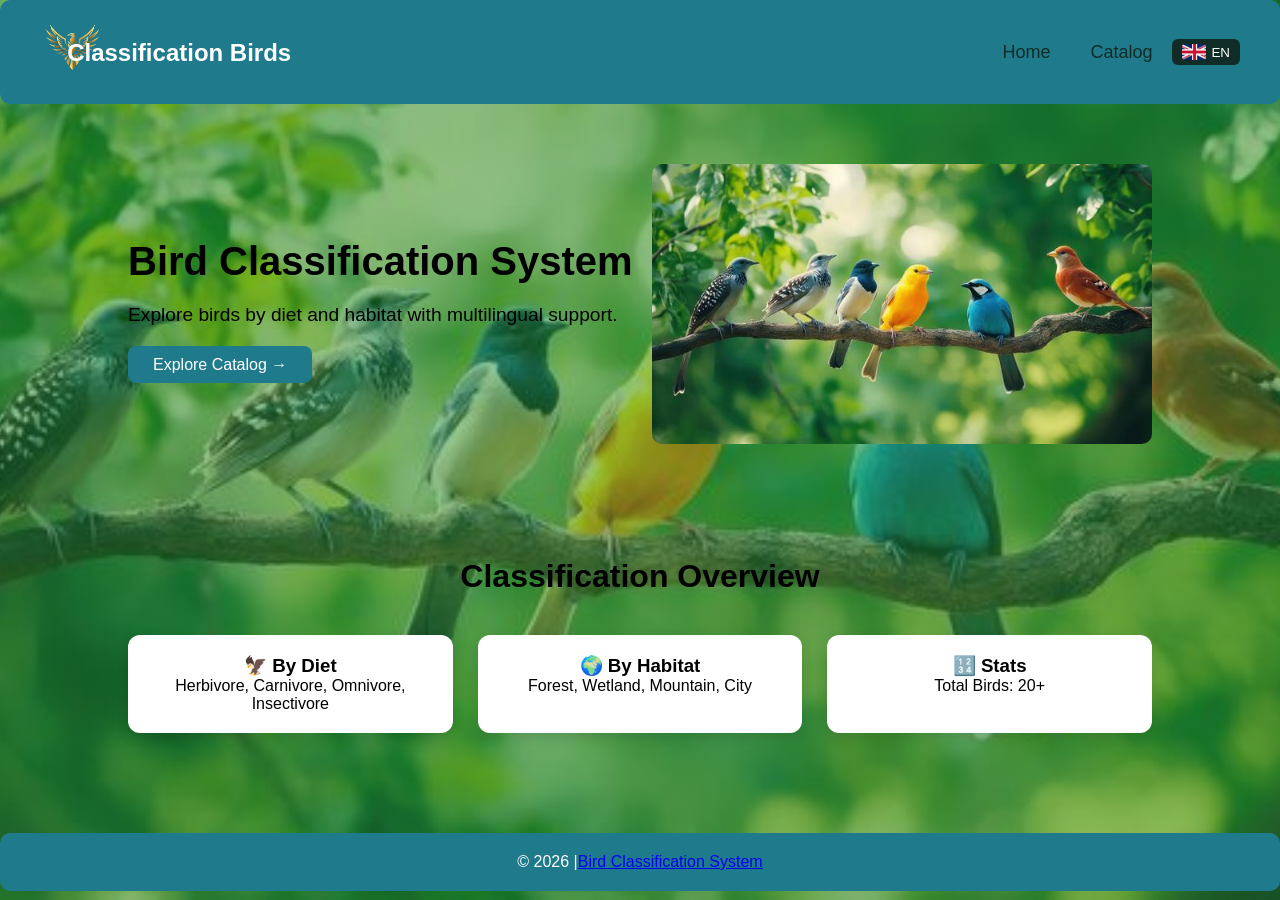
==== index.html @ 1b50333d "Initial commit" ====
<!DOCTYPE html>
<html lang="en">

<head>
	<meta charset="UTF-8">
	<meta name="viewport" content="width=device-width, initial-scale=1.0">
	<title data-i18n="home_title"> Classification Birds</title>
	<link rel="stylesheet" href="css/style.css">
</head>

<body>


	<header class="navbar">
		<div class="nav-left">
			<img src="img/logo1-removebg-preview.png" class="logo">
			<h2 class="site-title">
				<a href="index.html">Classification Birds</a>
			</h2>
		</div>
		<div class="nav-right">
			<a href="index.html" data-i18n="nav_home">Home</a>
			<a href="catalog.html" data-i18n="nav_catalog">Catalog</a>
			<div class="language-switcher">
				<button class="lang-btn" id="current-lang">
					<img id="current-flag" src="img/flagsen.png" alt="EN">
					<span id="current-text">EN</span>
				</button>
				<div class="lang-dropdown" id="lang-dropdown">
					<button class="lang-btn" data-lang="en">
						<img src="img/flagsen.png" alt="EN"> EN
					</button>
					<button class="lang-btn" data-lang="ru">
						<img src="img/flagsru.png" alt="RU"> RU
					</button>
					<button class="lang-btn" data-lang="kg">
						<img src="img/flagskg.png" alt="KG"> KG
					</button>
				</div>
			</div>
		</div>
	</header>


	<section class="hero">
		<div class="hero-text">
			<h1 data-i18n="home_title">Bird Classification System</h1>
			<p data-i18n="home_text">Explore birds by diet and habitat with multilingual support.</p>
			<a href="catalog.html" class="btn-explore" data-i18n-btn="explore_btn">Explore Catalog →</a>
		</div>
		<div class="hero-image">
			<img src="img/image.png" alt="	">
		</div>
	</section>


	<section class="classification-overview">
		<h2 data-i18n="overview_title">Classification Overview</h2>
		<div class="overview-cards">
			<div class="card">
				<h3>🦅 <span data-i18n="by_diet">By Diet</span></h3>
				<p>
					<span data-i18n="herbivore">Herbivore</span>,
					<span data-i18n="carnivore">Carnivore</span>,
					<span data-i18n="omnivore">Omnivore</span>,
					<span data-i18n="insectivore">Insectivore</span>
				</p>
			</div>
			<div class="card">
				<h3>🌍 <span data-i18n="by_habitat">By Habitat</span></h3>
				<p>
					<span data-i18n="forest">Forest</span>,
					<span data-i18n="wetland">Wetland</span>,
					<span data-i18n="mountain">Mountain</span>,
					<span data-i18n="urban">Urban</span>
				</p>
			</div>

			<div class="card">
				<h3>🔢 <span data-i18n="stats">Stats</span></h3>
				<p data-i18n="total_birds">Total Birds: 20+</p>
			</div>
		</div>
	</section>


	<footer>
		<p>
			© 2026 |<a href="index.html" data-i18n="site_name">Bird Classification System</a>
		</p>
	</footer>

	<script src="js/lang.js"></script>
</body>

</html>
---- css/style.css ----
/* Reset va basic */
* {
  margin: 0;
  padding: 0;
  box-sizing: border-box;
}
/* body uchun global background */
body {
    margin: 0;
    padding: 0;
    font-family: Arial, sans-serif;
    background: linear-gradient(
                    rgba(34, 139, 44, 0.5), /* yashil shaffof overlay */
                    rgba(34, 139, 45, 0.429)
                ),
                url('/img/image.png') no-repeat center center fixed; /* rasmni joylash */
    background-size: cover;
    background-attachment: fixed;
}

/* Sahifa kontentining o‘rtasini ajratish */
.container, header, footer {
    background-color: rgba(255, 255, 255, 0.85); /* biroz shaffof oq blok */
    padding: 20px;
    border-radius: 10px;
}

/* Navbar */
.navbar {
  display: flex;
  justify-content: space-between;
  align-items: center;
  padding: 15px 40px;
  background-color: #1F7A8C;
  color: #fff;
}
.nav-left .site-title a {
  color: #fff;
  text-decoration: none;
}
.nav-right a {
  margin-left: 20px;
  color: #fff;
  text-decoration: none;
}

/* Hero */
.hero {
  display: flex;
  justify-content: space-between;
  align-items: center;
  padding: 60px 10%;
}
.hero-text h1 {
  font-size: 2.5rem;
  margin-bottom: 20px;
}
.hero-text p {
  font-size: 1.2rem;
  margin-bottom: 30px;
}

.btn-explore {
  padding: 10px 25px;
  background-color: #1F7A8C;
  color: #fff;
  text-decoration: none;
  border-radius: 8px;
}
.hero-image img {
  max-width: 500px;
  border-radius: 10px;
}

/* Classification Overview */
.classification-overview {
  padding: 50px 10%;
}
.classification-overview h2 {
  text-align: center;
  margin-bottom: 40px;
  font-size: 2rem;
}
.overview-cards {
  display: grid;
  grid-template-columns: repeat(auto-fit, minmax(200px, 1fr));
  gap: 25px;
}
.overview-cards .card {
  background-color: #fff;
  padding: 20px;
  border-radius: 12px;
  box-shadow: 0 4px 12px rgba(0,0,0,0.1);
  text-align: center;
}

/* Footer */
footer {
  text-align: center;
  padding: 20px 0;
  background-color: #1F7A8C;
  color: #fff;
  margin-top: 50px;
}

.back-icon {
    font-size: 35px;
    color: #0d0c0c;           /* back icon */
    text-decoration: none;
    transition: transform 0.3s ease, color 0.3s ease;
    cursor: pointer;
    display: inline-block;
}

.back-icon:hover {
    color: #08090a;           /* hover accent */
    transform: scale(1.1);
}

.logo {
    height: 70px;
}

.site-title {
    font-size: 24px;
    font-weight: 600;
    position: absolute;
    left: 14%;
    transform: translateX(-50%);
    color: #102C26;        
    margin-top: -50px;

}

.site-title2{
    position: absolute;
    left: 50%;
    margin-top: -30px;
}
.site-title a {
    text-decoration: none;
    color: inherit;
}
.nav-right {
    display: flex;
    align-items: center;
    gap: 20px;
}

.nav-right a {
    text-decoration: none;
    color: #102C26;          
    font-weight: 500;
    font-size: 18px;
}

.language-switcher {
    position: relative;
    display: inline-block;
    
}

.lang-btn {
    border: none;
    background-color: #102C26;
    color: white;
    cursor: pointer;
    border-radius: 6px;
    padding: 5px 10px;
    display: flex;
    align-items: center;
    gap: 5px;
    transition: 0.3s;
}

.lang-btn img {
    width: 24px;
    height: 16px;
    object-fit: cover;
    border-radius: 3px;
}

.lang-btn:hover {
    background: #45A049;     
}

.lang-dropdown {
    display: flex;
    flex-direction: column;
    position: absolute;
    top: 120%;
    left: 0;
    border-radius: 8px;
    box-shadow: 0 8px 20px rgba(198, 192, 192, 0.212);
    overflow: hidden;
    z-index: 10;
}

.lang-dropdown .lang-btn {
    width: 100%;
    justify-content: flex-start;
    padding: 8px 12px;
    color: white;           
}

.lang-dropdown .lang-btn:hover {
    background: #45A049;      
}

/* Catalog Controls */
.filters-container {
    margin-top: 2%;
  display: flex;
  justify-content: space-between;
  align-items: center;
  flex-wrap: wrap;
  gap: 15px;
  margin-bottom: 30px;
  padding: 20px;
}


.left-side {
  flex: 1 1 48%; 
  position: relative;
}
.left-side input {
  width: 100%;
  padding: 10px 40px 10px 12px; 
  border-radius: 10px;
  border: 1px solid #ccc;
  transition: box-shadow 0.3s;
}
.left-side input:hover, .left-side input:focus {
  box-shadow: 0 0 8px rgba(31,122,140,0.5);
  outline: none;
}
.left-side .search-icon {
  position: absolute;
  right: 12px;
  top: 50%;
  transform: translateY(-50%);
  width: 20px;
  height: 20px;
  pointer-events: none;
}

.right-side {
  flex: 1 1 48%;
  display: flex;
  justify-content: flex-end;
  align-items: center;
  gap: 10px;
}
.right-side select, .right-side button {
  padding: 10px 14px;
  border-radius: 10px;
  border: 1px solid #ccc;
  transition: background-color 0.3s, box-shadow 0.3s;
  cursor: pointer;
}
.right-side select:hover, .right-side button:hover {
  background-color: #1F7A8C;
  color: #fff;
  box-shadow: 0 4px 12px rgba(0,0,0,0.15);
}

#birdContainer {
  display: grid;
  grid-template-columns: repeat(4, 1fr);
  gap: 25px;
   margin: 0;
    padding: 40px;
    font-family: Arial, sans-serif;
    background: linear-gradient(
                    rgba(34, 139, 44, 0.5), 
                    rgba(34, 139, 45, 0.429)
                ),
                url('/img/image.png') no-repeat center center fixed; 
    background-size: cover;
    background-attachment: fixed;
}


.card {
  background-color: #fff;
  border-radius: 12px;
  box-shadow: 0 4px 12px rgba(0,0,0,0.08);
  overflow: hidden;
  cursor: pointer;
  transition: transform 0.2s, box-shadow 0.2s;
}
.card:hover {
  transform: translateY(-5px);
  box-shadow: 0 6px 18px rgba(0,0,0,0.15);
}
.card img {
  width: 100%;
  height: 250px;
  object-fit: cover;
}
.card-content {
  padding: 12px;
  text-align: center;
}

.single-bird {
  grid-column: 1 / -1;
  max-width: 400px;
  margin: 0 auto;
}
.single-bird img {
  height: auto;
  object-fit: contain;
}

#noBirds {
  text-align: center;
  font-size: 1.5rem;
  color: #060505;
  grid-column: 1 / -1;
  margin-top: 100px;
}

.bird-detail-wrapper {
  display: flex;
  flex-wrap: wrap;
  justify-content: space-between;
  padding: 100px 10%;
  gap: 30px;
}

.bird-info-container {
  flex: 1 1 300px;
}
.bird-info-container h1 {
  font-size: 2rem;
  margin-bottom: 15px;
}
.bird-info-container p {
  margin-bottom: 12px;
  line-height: 1.5;
}
.bird-info-container strong {
  font-weight: 600;
}

.bird-img-container {
  flex: 1 1 300px;
  display: flex;
  justify-content: center;
  align-items: center;
}
.bird-detail-img {
  max-width: 100%;
  border-radius: 12px;
  opacity: 0;
  transform: translateY(30px);
  transition: opacity 0.7s ease, transform 0.7s ease;
}
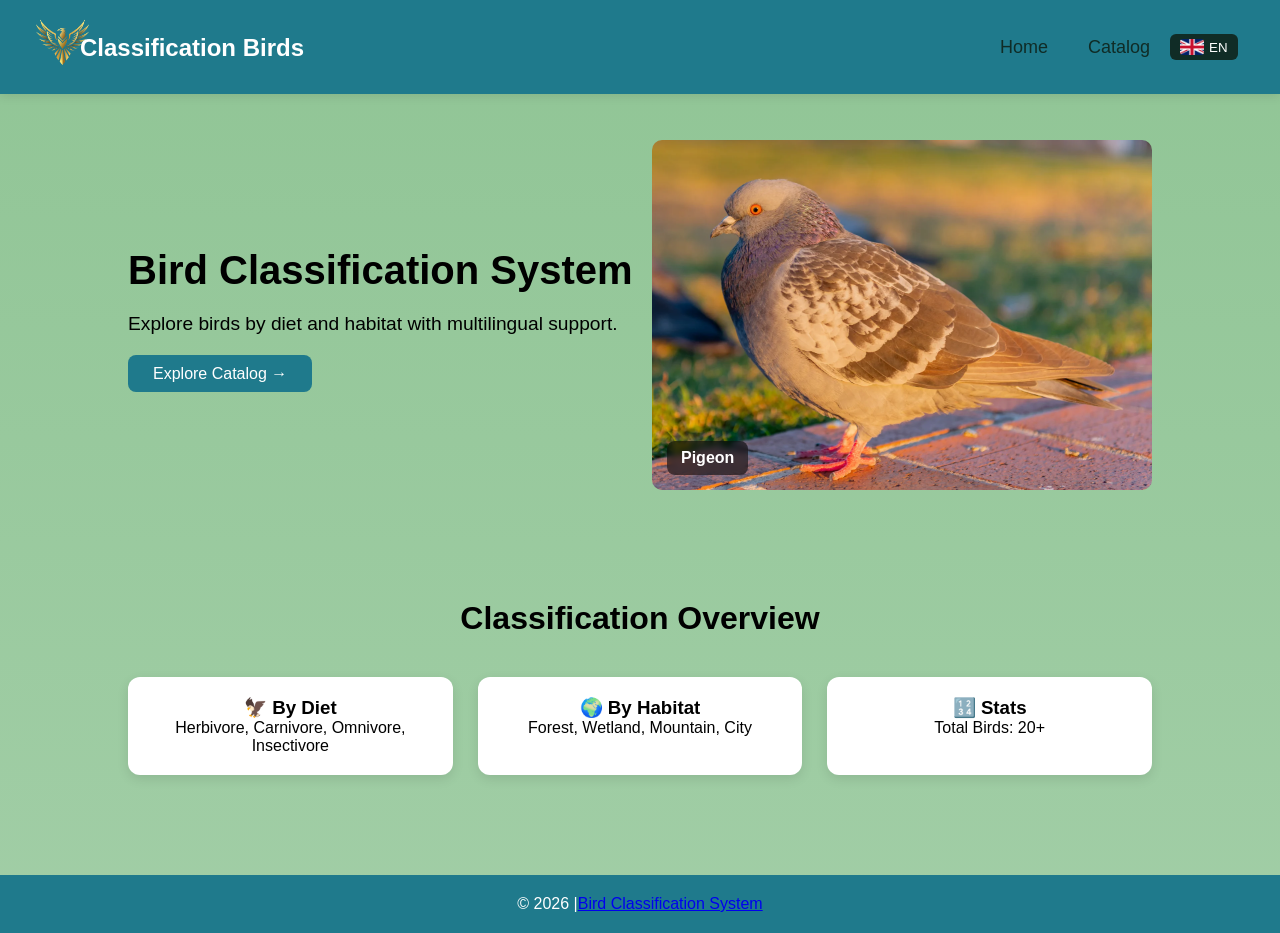
==== commit dff502a1: "Update site" ====
--- a/index.html
+++ b/index.html
@@ -10,7 +10,6 @@
 
 <body>
 
-
 	<header class="navbar">
 		<div class="nav-left">
 			<img src="img/logo1-removebg-preview.png" class="logo">
@@ -21,26 +20,21 @@
 		<div class="nav-right">
 			<a href="index.html" data-i18n="nav_home">Home</a>
 			<a href="catalog.html" data-i18n="nav_catalog">Catalog</a>
+
 			<div class="language-switcher">
 				<button class="lang-btn" id="current-lang">
 					<img id="current-flag" src="img/flagsen.png" alt="EN">
 					<span id="current-text">EN</span>
 				</button>
+
 				<div class="lang-dropdown" id="lang-dropdown">
-					<button class="lang-btn" data-lang="en">
-						<img src="img/flagsen.png" alt="EN"> EN
-					</button>
-					<button class="lang-btn" data-lang="ru">
-						<img src="img/flagsru.png" alt="RU"> RU
-					</button>
-					<button class="lang-btn" data-lang="kg">
-						<img src="img/flagskg.png" alt="KG"> KG
-					</button>
+					<button class="lang-btn" data-lang="en"><img src="img/flagsen.png"> EN</button>
+					<button class="lang-btn" data-lang="ru"><img src="img/flagsru.png"> RU</button>
+					<button class="lang-btn" data-lang="kg"><img src="img/flagskg.png"> KG</button>
 				</div>
 			</div>
 		</div>
 	</header>
-
 
 	<section class="hero">
 		<div class="hero-text">
@@ -48,11 +42,11 @@
 			<p data-i18n="home_text">Explore birds by diet and habitat with multilingual support.</p>
 			<a href="catalog.html" class="btn-explore" data-i18n-btn="explore_btn">Explore Catalog →</a>
 		</div>
-		<div class="hero-image">
-			<img src="img/image.png" alt="	">
+		<div class="hero-image" id="hero-box">
+			<img id="hero-slider" src="" alt="Bird">
+			<div class="hero-bird-name" id="hero-bird-name"></div>
 		</div>
 	</section>
-
 
 	<section class="classification-overview">
 		<h2 data-i18n="overview_title">Classification Overview</h2>
@@ -83,14 +77,16 @@
 		</div>
 	</section>
 
-
 	<footer>
 		<p>
 			© 2026 |<a href="index.html" data-i18n="site_name">Bird Classification System</a>
 		</p>
 	</footer>
+	<div id="overlay"></div>
 
 	<script src="js/lang.js"></script>
+	<script src="js/data.js"></script>
+	<script src="js/hero-slider.js"></script>
 </body>
 
 </html>
--- a/css/style.css
+++ b/css/style.css
@@ -1,39 +1,48 @@
-/* Reset va basic */
 * {
   margin: 0;
   padding: 0;
   box-sizing: border-box;
 }
-/* body uchun global background */
+
 body {
     margin: 0;
     padding: 0;
     font-family: Arial, sans-serif;
     background: linear-gradient(
-                    rgba(34, 139, 44, 0.5), /* yashil shaffof overlay */
+                    rgba(34, 139, 44, 0.5), 
                     rgba(34, 139, 45, 0.429)
                 ),
-                url('/img/image.png') no-repeat center center fixed; /* rasmni joylash */
+                url('/img/1image.png') no-repeat center center fixed; 
     background-size: cover;
     background-attachment: fixed;
 }
 
-/* Sahifa kontentining o‘rtasini ajratish */
 .container, header, footer {
-    background-color: rgba(255, 255, 255, 0.85); /* biroz shaffof oq blok */
+    background-color: rgba(255, 255, 255, 0.85); 
     padding: 20px;
-    border-radius: 10px;
-}
-
-/* Navbar */
+}
+
 .navbar {
   display: flex;
   justify-content: space-between;
-  align-items: center;
-  padding: 15px 40px;
-  background-color: #1F7A8C;
-  color: #fff;
-}
+    position: fixed;
+    top: 0;
+    left: 0;
+    width: 100%;
+    z-index: 1000;
+
+    background: #1F7A8C; 
+    backdrop-filter: blur(6px); 
+    box-shadow: 0 2px 10px rgba(0,0,0,0.1);
+    padding: 10px 30px;
+}
+
+
+body {
+    padding-top: 80px;
+}
+
+
 .nav-left .site-title a {
   color: #fff;
   text-decoration: none;
@@ -44,7 +53,6 @@
   text-decoration: none;
 }
 
-/* Hero */
 .hero {
   display: flex;
   justify-content: space-between;
@@ -66,13 +74,48 @@
   color: #fff;
   text-decoration: none;
   border-radius: 8px;
-}
-.hero-image img {
-  max-width: 500px;
-  border-radius: 10px;
-}
-
-/* Classification Overview */
+  transition: all 0.3s ease;
+}
+
+.btn-explore:hover {
+  background-color: #16697A;  
+  transform: translateY(-3px); 
+  box-shadow: 0 8px 18px rgba(0,0,0,0.15);
+}
+
+.hero-image{
+position:relative;
+width:500px;
+height:350px;
+overflow:hidden;
+cursor:pointer;
+}
+
+.hero-image img{
+width:100%;
+height:100%;
+object-fit:cover;
+border-radius:10px;
+transition:opacity 0.6s ease, transform 0.6s ease;
+}
+
+.hero-image:hover img{
+transform:scale(1.05);
+}
+
+.hero-bird-name{
+position:absolute;
+bottom:15px;
+left:15px;
+background:rgba(0,0,0,0.55);
+color:#fff;
+padding:8px 14px;
+border-radius:8px;
+font-size:16px;
+font-weight:600;
+backdrop-filter:blur(3px);
+}
+
 .classification-overview {
   padding: 50px 10%;
 }
@@ -94,7 +137,6 @@
   text-align: center;
 }
 
-/* Footer */
 footer {
   text-align: center;
   padding: 20px 0;
@@ -104,8 +146,8 @@
 }
 
 .back-icon {
-    font-size: 35px;
-    color: #0d0c0c;           /* back icon */
+    font-size: 30px;
+    color: #0d0c0c;         
     text-decoration: none;
     transition: transform 0.3s ease, color 0.3s ease;
     cursor: pointer;
@@ -113,7 +155,7 @@
 }
 
 .back-icon:hover {
-    color: #08090a;           /* hover accent */
+    color: #08090a;          
     transform: scale(1.1);
 }
 
@@ -125,7 +167,7 @@
     font-size: 24px;
     font-weight: 600;
     position: absolute;
-    left: 14%;
+    left: 15%;
     transform: translateX(-50%);
     color: #102C26;        
     margin-top: -50px;
@@ -154,62 +196,110 @@
     font-size: 18px;
 }
 
-.language-switcher {
-    position: relative;
-    display: inline-block;
-    
-}
-
-.lang-btn {
-    border: none;
-    background-color: #102C26;
-    color: white;
-    cursor: pointer;
-    border-radius: 6px;
-    padding: 5px 10px;
-    display: flex;
-    align-items: center;
-    gap: 5px;
-    transition: 0.3s;
-}
-
-.lang-btn img {
-    width: 24px;
-    height: 16px;
-    object-fit: cover;
-    border-radius: 3px;
-}
-
-.lang-btn:hover {
-    background: #45A049;     
-}
-
-.lang-dropdown {
-    display: flex;
-    flex-direction: column;
-    position: absolute;
-    top: 120%;
-    left: 0;
-    border-radius: 8px;
-    box-shadow: 0 8px 20px rgba(198, 192, 192, 0.212);
-    overflow: hidden;
-    z-index: 10;
-}
-
-.lang-dropdown .lang-btn {
-    width: 100%;
-    justify-content: flex-start;
-    padding: 8px 12px;
-    color: white;           
-}
-
-.lang-dropdown .lang-btn:hover {
-    background: #45A049;      
-}
-
-/* Catalog Controls */
+#overlay{
+  position: fixed;
+  top:0;
+  left:0;
+  width:100%;
+  height:100%;
+  background: rgba(0,0,0,0.35);
+  backdrop-filter: blur(3px);
+  opacity:0;
+  visibility:hidden;
+  transition: 0.3s;
+  z-index:900;
+}
+#overlay.active{
+  opacity:1;
+  visibility:visible;
+}
+
+.language-switcher{
+  position: relative; 
+  display: inline-block;
+  min-width: 80px;
+}
+
+.lang-btn{
+  border: none;
+  background-color: #102C26;
+  color: white;
+  cursor: pointer;
+  border-radius: 6px;
+  padding: 5px 10px;
+  display: flex;
+  align-items: center;
+  gap: 5px;
+  transition: 0.3s;
+  z-index:1001;
+}
+
+.lang-btn img{
+  width: 24px;
+  height:16px;
+  object-fit:cover;
+  border-radius:3px;
+}
+
+.lang-btn:hover{
+  background: #45A049;
+}
+
+.lang-dropdown{
+  display: none;
+  flex-direction: column;
+  position: absolute; 
+  top: 120%;
+  left: 0;
+  border-radius: 8px;
+  box-shadow: 0 8px 20px rgba(198,192,192,0.2);
+  overflow: hidden;
+  z-index: 1000;
+  transform: translateY(-10px);
+  opacity: 0;
+  transition: 0.3s;
+}
+.lang-dropdown.active{
+  display: flex;
+  transform: translateY(0);
+  opacity: 1;
+}
+
+.hero-image{
+  position:relative;
+  width:500px;
+  height:350px;
+  overflow:hidden;
+  cursor:pointer;
+}
+
+.hero-image img{
+  width:100%;
+  height:100%;
+  object-fit:cover;
+  border-radius:10px;
+  transition:opacity 0.6s ease, transform 0.6s ease;
+}
+
+.hero-image:hover img{
+  transform:scale(1.05);
+}
+
+.hero-bird-name{
+  position:absolute;
+  bottom:15px;
+  left:15px;
+  background:rgba(0,0,0,0.55);
+  color:#fff;
+  padding:8px 14px;
+  border-radius:8px;
+  font-size:16px;
+  font-weight:600;
+  backdrop-filter:blur(3px);
+}
+
 .filters-container {
-    margin-top: 2%;
+  margin-top: 3%;
   display: flex;
   justify-content: space-between;
   align-items: center;
@@ -218,7 +308,6 @@
   margin-bottom: 30px;
   padding: 20px;
 }
-
 
 .left-side {
   flex: 1 1 48%; 
@@ -269,14 +358,14 @@
   display: grid;
   grid-template-columns: repeat(4, 1fr);
   gap: 25px;
-   margin: 0;
+   margin: 30px;
     padding: 40px;
     font-family: Arial, sans-serif;
     background: linear-gradient(
                     rgba(34, 139, 44, 0.5), 
                     rgba(34, 139, 45, 0.429)
                 ),
-                url('/img/image.png') no-repeat center center fixed; 
+                url('/img/1image.png') no-repeat center center fixed; 
     background-size: cover;
     background-attachment: fixed;
 }
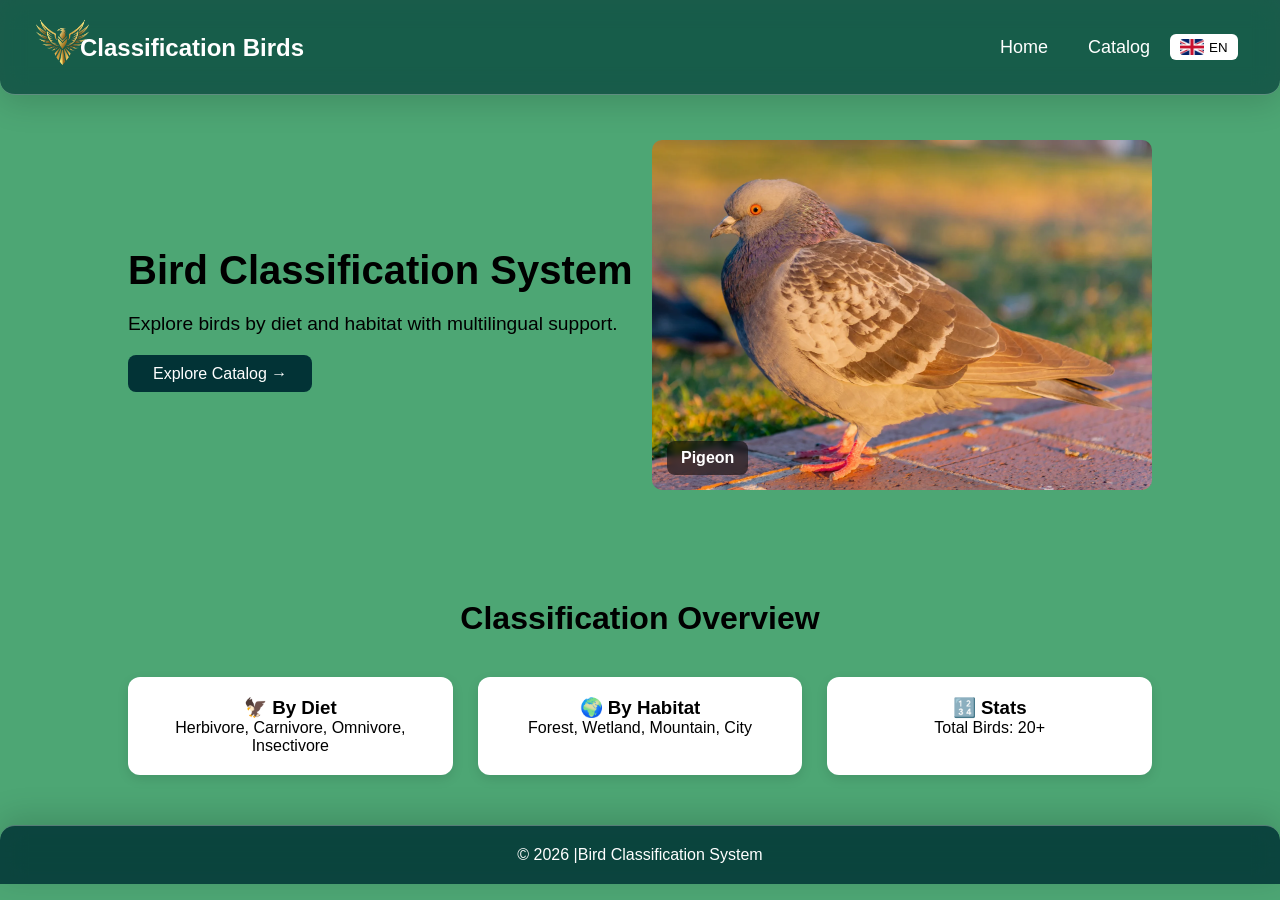
==== commit 32dc569d: "Update site" ====
--- a/index.html
+++ b/index.html
@@ -51,29 +51,31 @@
 	<section class="classification-overview">
 		<h2 data-i18n="overview_title">Classification Overview</h2>
 		<div class="overview-cards">
-			<div class="card">
-				<h3>🦅 <span data-i18n="by_diet">By Diet</span></h3>
-				<p>
-					<span data-i18n="herbivore">Herbivore</span>,
-					<span data-i18n="carnivore">Carnivore</span>,
-					<span data-i18n="omnivore">Omnivore</span>,
-					<span data-i18n="insectivore">Insectivore</span>
-				</p>
-			</div>
-			<div class="card">
-				<h3>🌍 <span data-i18n="by_habitat">By Habitat</span></h3>
-				<p>
-					<span data-i18n="forest">Forest</span>,
-					<span data-i18n="wetland">Wetland</span>,
-					<span data-i18n="mountain">Mountain</span>,
-					<span data-i18n="urban">Urban</span>
-				</p>
-			</div>
+			<a href="catalog.html">
+				<div class="card">
+					<h3>🦅 <span data-i18n="by_diet">By Diet</span></h3>
+					<p>
+						<span data-i18n="herbivore">Herbivore</span>,
+						<span data-i18n="carnivore">Carnivore</span>,
+						<span data-i18n="omnivore">Omnivore</span>,
+						<span data-i18n="insectivore">Insectivore</span>
+					</p>
+				</div>
+				<div class="card">
+					<h3>🌍 <span data-i18n="by_habitat">By Habitat</span></h3>
+					<p>
+						<span data-i18n="forest">Forest</span>,
+						<span data-i18n="wetland">Wetland</span>,
+						<span data-i18n="mountain">Mountain</span>,
+						<span data-i18n="urban">Urban</span>
+					</p>
+			</a>
+		</div>
 
-			<div class="card">
-				<h3>🔢 <span data-i18n="stats">Stats</span></h3>
-				<p data-i18n="total_birds">Total Birds: 20+</p>
-			</div>
+		<div class="card">
+			<h3>🔢 <span data-i18n="stats">Stats</span></h3>
+			<p data-i18n="total_birds">Total Birds: 20+</p>
+		</div>
 		</div>
 	</section>
 
--- a/css/style.css
+++ b/css/style.css
@@ -8,11 +8,7 @@
     margin: 0;
     padding: 0;
     font-family: Arial, sans-serif;
-    background: linear-gradient(
-                    rgba(34, 139, 44, 0.5), 
-                    rgba(34, 139, 45, 0.429)
-                ),
-                url('/img/1image.png') no-repeat center center fixed; 
+    background-color: #4DA674; 
     background-size: cover;
     background-attachment: fixed;
 }
@@ -23,20 +19,30 @@
 }
 
 .navbar {
-  display: flex;
-  justify-content: space-between;
+    display: flex;
+    justify-content: space-between;
     position: fixed;
     top: 0;
     left: 0;
     width: 100%;
+    padding: 10px 30px;
+
+    background: rgba(2, 51, 54, 0.65);
+    backdrop-filter: blur(12px) saturate(120%);
+    -webkit-backdrop-filter: blur(12px) saturate(120%);
+    border-bottom: 1px solid rgba(255, 255, 255, 0.3);
+
+    box-shadow: 0 8px 32px rgba(0, 0, 0, 0.15);
+    border-radius: 0 0 15px 15px;
+
     z-index: 1000;
-
-    background: #1F7A8C; 
-    backdrop-filter: blur(6px); 
-    box-shadow: 0 2px 10px rgba(0,0,0,0.1);
-    padding: 10px 30px;
-}
-
+    transition: background 0.3s ease, box-shadow 0.3s ease;
+}
+
+.navbar.scrolled {
+    background: rgba(2, 51, 54, 0.85); 
+    box-shadow: 0 8px 32px rgba(0, 0, 0, 0.25);
+}
 
 body {
     padding-top: 80px;
@@ -70,7 +76,7 @@
 
 .btn-explore {
   padding: 10px 25px;
-  background-color: #1F7A8C;
+  background-color: #023336;
   color: #fff;
   text-decoration: none;
   border-radius: 8px;
@@ -78,9 +84,9 @@
 }
 
 .btn-explore:hover {
-  background-color: #16697A;  
+  transition: transform 0.2s, box-shadow 0.2s;
   transform: translateY(-3px); 
-  box-shadow: 0 8px 18px rgba(0,0,0,0.15);
+  box-shadow: 0 9px 20px #023336;
 }
 
 .hero-image{
@@ -107,7 +113,7 @@
 position:absolute;
 bottom:15px;
 left:15px;
-background:rgba(0,0,0,0.55);
+background:#fff;
 color:#fff;
 padding:8px 14px;
 border-radius:8px;
@@ -129,6 +135,11 @@
   grid-template-columns: repeat(auto-fit, minmax(200px, 1fr));
   gap: 25px;
 }
+.overview-cards a{
+text-decoration:none;
+color:inherit;
+display:block;
+}
 .overview-cards .card {
   background-color: #fff;
   padding: 20px;
@@ -138,16 +149,33 @@
 }
 
 footer {
-  text-align: center;
-  padding: 20px 0;
-  background-color: #1F7A8C;
-  color: #fff;
-  margin-top: 50px;
+    text-align: center;
+    padding: 20px 0;
+    background: rgba(2, 51, 54, 0.85); 
+    backdrop-filter: blur(12px) saturate(120%);
+    -webkit-backdrop-filter: blur(12px) saturate(120%);
+    border-top: 1px solid rgba(255, 255, 255, 0.3);
+    box-shadow: 0 -8px 32px rgba(0, 0, 0, 0.15);
+    border-radius: 15px 15px 0 0;
+
+    color: #fff;
+    font-weight: 500;
+    transition: background 0.3s ease, box-shadow 0.3s ease;
+}
+
+footer a {
+    color: #fff;
+    text-decoration: none;
+    transition: color 0.3s ease;
+}
+
+footer a:hover {
+    color: #4DA674; 
 }
 
 .back-icon {
     font-size: 30px;
-    color: #0d0c0c;         
+    color: #fff;         
     text-decoration: none;
     transition: transform 0.3s ease, color 0.3s ease;
     cursor: pointer;
@@ -155,7 +183,7 @@
 }
 
 .back-icon:hover {
-    color: #08090a;          
+    color: #f8f9fa;          
     transform: scale(1.1);
 }
 
@@ -169,12 +197,13 @@
     position: absolute;
     left: 15%;
     transform: translateX(-50%);
-    color: #102C26;        
+    color: #fff;        
     margin-top: -50px;
 
 }
 
 .site-title2{
+  color: white;
     position: absolute;
     left: 50%;
     margin-top: -30px;
@@ -191,9 +220,12 @@
 
 .nav-right a {
     text-decoration: none;
-    color: #102C26;          
+    color: #fff;          
     font-weight: 500;
     font-size: 18px;
+}
+.nav-right a:hover {
+    color: #4DA674;
 }
 
 #overlay{
@@ -222,8 +254,8 @@
 
 .lang-btn{
   border: none;
-  background-color: #102C26;
-  color: white;
+  background-color: white;
+  color: black;
   cursor: pointer;
   border-radius: 6px;
   padding: 5px 10px;
@@ -242,7 +274,7 @@
 }
 
 .lang-btn:hover{
-  background: #45A049;
+  background: #4DA674;
 }
 
 .lang-dropdown{
@@ -252,7 +284,7 @@
   top: 120%;
   left: 0;
   border-radius: 8px;
-  box-shadow: 0 8px 20px rgba(198,192,192,0.2);
+  box-shadow: 0 8px 20px rgba(10, 10, 10, 0.2);
   overflow: hidden;
   z-index: 1000;
   transform: translateY(-10px);
@@ -321,7 +353,7 @@
   transition: box-shadow 0.3s;
 }
 .left-side input:hover, .left-side input:focus {
-  box-shadow: 0 0 8px rgba(31,122,140,0.5);
+  box-shadow: 0 0 8px #023336;
   outline: none;
 }
 .left-side .search-icon {
@@ -349,7 +381,7 @@
   cursor: pointer;
 }
 .right-side select:hover, .right-side button:hover {
-  background-color: #1F7A8C;
+  background-color: #0d3739c7;
   color: #fff;
   box-shadow: 0 4px 12px rgba(0,0,0,0.15);
 }
@@ -361,11 +393,7 @@
    margin: 30px;
     padding: 40px;
     font-family: Arial, sans-serif;
-    background: linear-gradient(
-                    rgba(34, 139, 44, 0.5), 
-                    rgba(34, 139, 45, 0.429)
-                ),
-                url('/img/1image.png') no-repeat center center fixed; 
+   background-color: #4DA674;
     background-size: cover;
     background-attachment: fixed;
 }
@@ -381,7 +409,7 @@
 }
 .card:hover {
   transform: translateY(-5px);
-  box-shadow: 0 6px 18px rgba(0,0,0,0.15);
+  box-shadow: 0 10px 20px #023336;
 }
 .card img {
   width: 100%;
@@ -405,7 +433,7 @@
 
 #noBirds {
   text-align: center;
-  font-size: 1.5rem;
+  font-size: 1.8rem;
   color: #060505;
   grid-column: 1 / -1;
   margin-top: 100px;
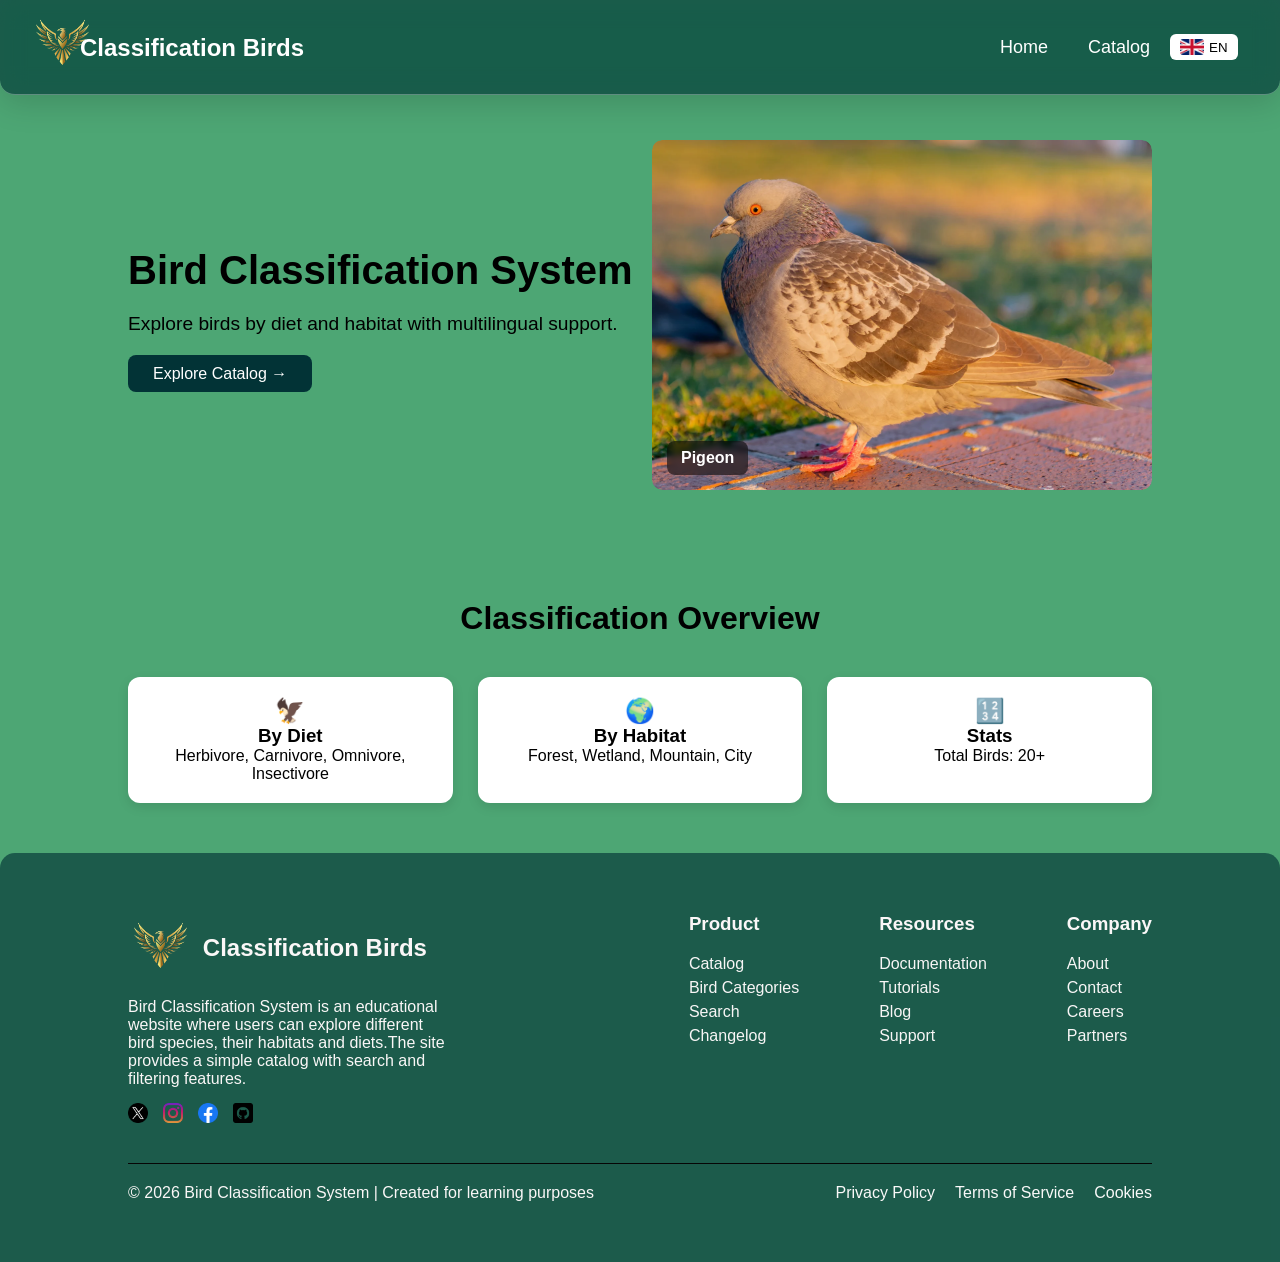
==== commit 5682de2b: "Update site" ====
--- a/index.html
+++ b/index.html
@@ -53,7 +53,8 @@
 		<div class="overview-cards">
 			<a href="catalog.html">
 				<div class="card">
-					<h3>🦅 <span data-i18n="by_diet">By Diet</span></h3>
+					<h1>🦅 </h1>
+					<h3><span data-i18n="by_diet">By Diet</span></h3>
 					<p>
 						<span data-i18n="herbivore">Herbivore</span>,
 						<span data-i18n="carnivore">Carnivore</span>,
@@ -62,7 +63,8 @@
 					</p>
 				</div>
 				<div class="card">
-					<h3>🌍 <span data-i18n="by_habitat">By Habitat</span></h3>
+					<h1>🌍 </h1>
+					<h3><span data-i18n="by_habitat">By Habitat</span></h3>
 					<p>
 						<span data-i18n="forest">Forest</span>,
 						<span data-i18n="wetland">Wetland</span>,
@@ -73,16 +75,79 @@
 		</div>
 
 		<div class="card">
-			<h3>🔢 <span data-i18n="stats">Stats</span></h3>
+			<h1>🔢 </h1>
+			<h3><span data-i18n="stats">Stats</span></h3>
 			<p data-i18n="total_birds">Total Birds: 20+</p>
 		</div>
 		</div>
 	</section>
 
-	<footer>
-		<p>
-			© 2026 |<a href="index.html" data-i18n="site_name">Bird Classification System</a>
-		</p>
+	<footer class="footer">
+
+		<div class="footer-top">
+
+			<div class="footer-brand">
+
+				<div class="logo-area">
+					<img src="img/logo1-removebg-preview.png" class="logo">
+					<h2>Classification Birds</h2>
+				</div>
+
+				<p data-i18n="footer">Bird Classification System is an educational website where users can
+					explore different bird species, their habitats and diets.
+					The site provides a simple catalog with search and filtering features.</p>
+
+				<div class="social-icons">
+					<a href="#"><img src="icons/image copy.png" alt=""></a>
+					<a href="#"> <img src="icons/image.png" alt=""></a>
+					<a href="#"><img src="icons/image copy 2.png" alt=""></a>
+					<a href="#"><img src="icons/image copy 3.png" alt=""></a>
+				</div>
+
+			</div>
+
+			<div class="footer-links">
+
+				<div>
+					<h3>Product</h3>
+					<a href="#">Catalog</a>
+					<a href="#">Bird Categories</a>
+					<a href="#">Search</a>
+					<a href="#">Changelog</a>
+				</div>
+
+				<div>
+					<h3>Resources</h3>
+					<a href="#">Documentation</a>
+					<a href="#">Tutorials</a>
+					<a href="#">Blog</a>
+					<a href="#">Support</a>
+				</div>
+
+				<div>
+					<h3>Company</h3>
+					<a href="#">About</a>
+					<a href="#">Contact</a>
+					<a href="#">Careers</a>
+					<a href="#">Partners</a>
+				</div>
+
+			</div>
+
+		</div>
+
+		<div class="footer-bottom">
+
+			<p>© 2026 Bird Classification System | Created for learning purposes</p>
+
+			<div class="footer-legal">
+				<a href="#">Privacy Policy</a>
+				<a href="#">Terms of Service</a>
+				<a href="#">Cookies</a>
+			</div>
+
+		</div>
+
 	</footer>
 	<div id="overlay"></div>
 
--- a/css/style.css
+++ b/css/style.css
@@ -48,7 +48,6 @@
     padding-top: 80px;
 }
 
-
 .nav-left .site-title a {
   color: #fff;
   text-decoration: none;
@@ -90,36 +89,37 @@
 }
 
 .hero-image{
-position:relative;
-width:500px;
-height:350px;
-overflow:hidden;
-cursor:pointer;
+  position:relative;
+  width:500px;
+  height:350px;
+  overflow:hidden;
+  cursor:pointer;
+  border-radius:10px;
 }
 
 .hero-image img{
-width:100%;
-height:100%;
-object-fit:cover;
-border-radius:10px;
-transition:opacity 0.6s ease, transform 0.6s ease;
+  width:100%;
+  height:100%;
+  object-fit:cover;
+  border-radius:10px;
+  transition:opacity 0.6s ease, transform 0.6s ease;
 }
 
 .hero-image:hover img{
-transform:scale(1.05);
+  transform:scale(1.05);
 }
 
 .hero-bird-name{
-position:absolute;
-bottom:15px;
-left:15px;
-background:#fff;
-color:#fff;
-padding:8px 14px;
-border-radius:8px;
-font-size:16px;
-font-weight:600;
-backdrop-filter:blur(3px);
+  position:absolute;
+  bottom:15px;
+  left:15px;
+  background:rgba(0,0,0,0.55);
+  color:#fff;
+  padding:8px 14px;
+  border-radius:8px;
+  font-size:16px;
+  font-weight:600;
+  backdrop-filter:blur(3px);
 }
 
 .classification-overview {
@@ -136,9 +136,9 @@
   gap: 25px;
 }
 .overview-cards a{
-text-decoration:none;
-color:inherit;
-display:block;
+  text-decoration:none;
+  color:inherit;
+  display:block;
 }
 .overview-cards .card {
   background-color: #fff;
@@ -148,29 +148,116 @@
   text-align: center;
 }
 
-footer {
-    text-align: center;
-    padding: 20px 0;
-    background: rgba(2, 51, 54, 0.85); 
-    backdrop-filter: blur(12px) saturate(120%);
-    -webkit-backdrop-filter: blur(12px) saturate(120%);
-    border-top: 1px solid rgba(255, 255, 255, 0.3);
-    box-shadow: 0 -8px 32px rgba(0, 0, 0, 0.15);
-    border-radius: 15px 15px 0 0;
-
-    color: #fff;
-    font-weight: 500;
-    transition: background 0.3s ease, box-shadow 0.3s ease;
-}
-
-footer a {
-    color: #fff;
-    text-decoration: none;
-    transition: color 0.3s ease;
-}
-
-footer a:hover {
-    color: #4DA674; 
+.footer{
+background: rgba(2, 51, 54, 0.65);
+border-radius:15px 15px 0 0 ;
+padding:60px 10%;
+color:#faf7f7;
+}
+
+.footer-top{
+display:flex;
+justify-content:space-between;
+gap:60px;
+margin-bottom:40px;
+}
+
+.footer-brand{
+max-width:320px;
+}
+
+.logo-area{
+display:flex;
+align-items:center;
+gap:10px;
+margin-bottom:15px;
+}
+
+.footer-logo{
+height:35px;
+}
+
+.social-icons{
+margin-top:15px;
+display:flex;
+gap:15px;
+}
+
+.social-icons a{
+display:flex;
+align-items:center;
+justify-content:center;
+}
+
+.social-icons img{
+width:20px;
+height:20px;
+}
+.social-icons :hover{
+transition: transform 0.2s, box-shadow 0.2s;
+transform: translateY(-1px);
+box-shadow: 0 1px 0px #023336;
+}
+
+.footer-links{
+display:flex;
+gap:80px;
+}
+
+.footer-links h3{
+margin-bottom:20px;
+}
+
+.footer-links a{
+display:block;
+text-decoration:none;
+color:#f8f6f6;
+margin-bottom:6px;
+}
+
+.footer-links a:hover{
+color:#4DA674;
+}
+
+.footer-bottom{
+border-top:1px solid #060505;
+padding-top:20px;
+display:flex;
+justify-content:space-between;
+align-items:center;
+}
+
+.footer-legal{
+display:flex;
+gap:20px;
+}
+
+.footer-legal a{
+text-decoration:none;
+color:#faf9f9;
+}
+
+.footer-legal a:hover{
+color:#4DA674;
+}
+@media (max-width:768px){
+
+.footer-top{
+flex-direction:column;
+gap:40px;
+}
+
+.footer-links{
+flex-direction:column;
+gap:30px;
+}
+
+.footer-bottom{
+flex-direction:column;
+gap:15px;
+text-align:center;
+}
+
 }
 
 .back-icon {
@@ -199,7 +286,6 @@
     transform: translateX(-50%);
     color: #fff;        
     margin-top: -50px;
-
 }
 
 .site-title2{
@@ -390,14 +476,13 @@
   display: grid;
   grid-template-columns: repeat(4, 1fr);
   gap: 25px;
-   margin: 30px;
-    padding: 40px;
-    font-family: Arial, sans-serif;
-   background-color: #4DA674;
-    background-size: cover;
-    background-attachment: fixed;
-}
-
+  margin: 30px;
+  padding: 40px;
+  font-family: Arial, sans-serif;
+  background-color: #4DA674;
+  background-size: cover;
+  background-attachment: fixed;
+}
 
 .card {
   background-color: #fff;
@@ -462,16 +547,133 @@
   font-weight: 600;
 }
 
-.bird-img-container {
-  flex: 1 1 300px;
-  display: flex;
-  justify-content: center;
-  align-items: center;
-}
-.bird-detail-img {
-  max-width: 100%;
-  border-radius: 12px;
-  opacity: 0;
-  transform: translateY(30px);
-  transition: opacity 0.7s ease, transform 0.7s ease;
-}+.bird-img-container{
+  position: relative;
+  width: 600px;
+}
+
+.bird-detail-img{
+  width:100%;
+  display:block;
+  border-radius:12px;
+}
+
+.arrow{
+  position:absolute;
+  top:50%;
+  transform:translateY(-50%);
+  background:rgba(0,0,0,0.6);
+  color:white;
+  border:none;
+  font-size:28px;
+  padding:8px 14px;
+  cursor:pointer;
+  border-radius:50%;
+}
+
+.arrow-left{
+  left:10px;
+}
+
+.arrow-right{
+  right:10px;
+}
+@media (max-width: 480px) {
+
+  body {
+    padding-top: 60px;
+  }
+
+  .navbar {
+    flex-direction: column;
+    align-items: flex-start;
+    padding: 10px 15px;
+  }
+
+  .nav-left .site-title,
+  .site-title2 {
+    position: static;
+    transform: none;
+    margin-top: 0;
+    font-size: 18px;
+    text-align: center;
+    width: 100%;
+  }
+
+  .nav-right {
+    flex-wrap: wrap;
+    justify-content: center;
+    gap: 10px;
+    margin-top: 10px;
+  }
+
+  .hero {
+    flex-direction: column;
+    padding: 30px 5%;
+  }
+
+  .hero-text h1 {
+    font-size: 1.8rem;
+  }
+
+  .hero-text p {
+    font-size: 1rem;
+  }
+
+  .hero-image {
+    width: 100%;
+    height: 250px;
+    margin-top: 20px;
+  }
+
+  .classification-overview {
+    padding: 30px 5%;
+  }
+
+  .overview-cards {
+    grid-template-columns: 1fr;
+    gap: 15px;
+  }
+
+  .filters-container {
+    flex-direction: column;
+    gap: 10px;
+    padding: 10px;
+  }
+
+  .left-side, .right-side {
+    flex: 1 1 100%;
+    justify-content: center;
+  }
+
+  #birdContainer {
+    grid-template-columns: 1fr;
+    padding: 10px;
+    gap: 15px;
+    margin: 10px;
+  }
+
+  .card img {
+    height: 200px;
+  }
+
+  .bird-detail-wrapper {
+    flex-direction: column;
+    padding: 30px 5%;
+  }
+
+  .bird-img-container {
+    width: 100%;
+    margin-bottom: 20px;
+  }
+
+  .arrow {
+    font-size: 24px;
+    padding: 6px 10px;
+  }
+
+  .hero-bird-name {
+    font-size: 14px;
+    padding: 6px 10px;
+  }
+} 
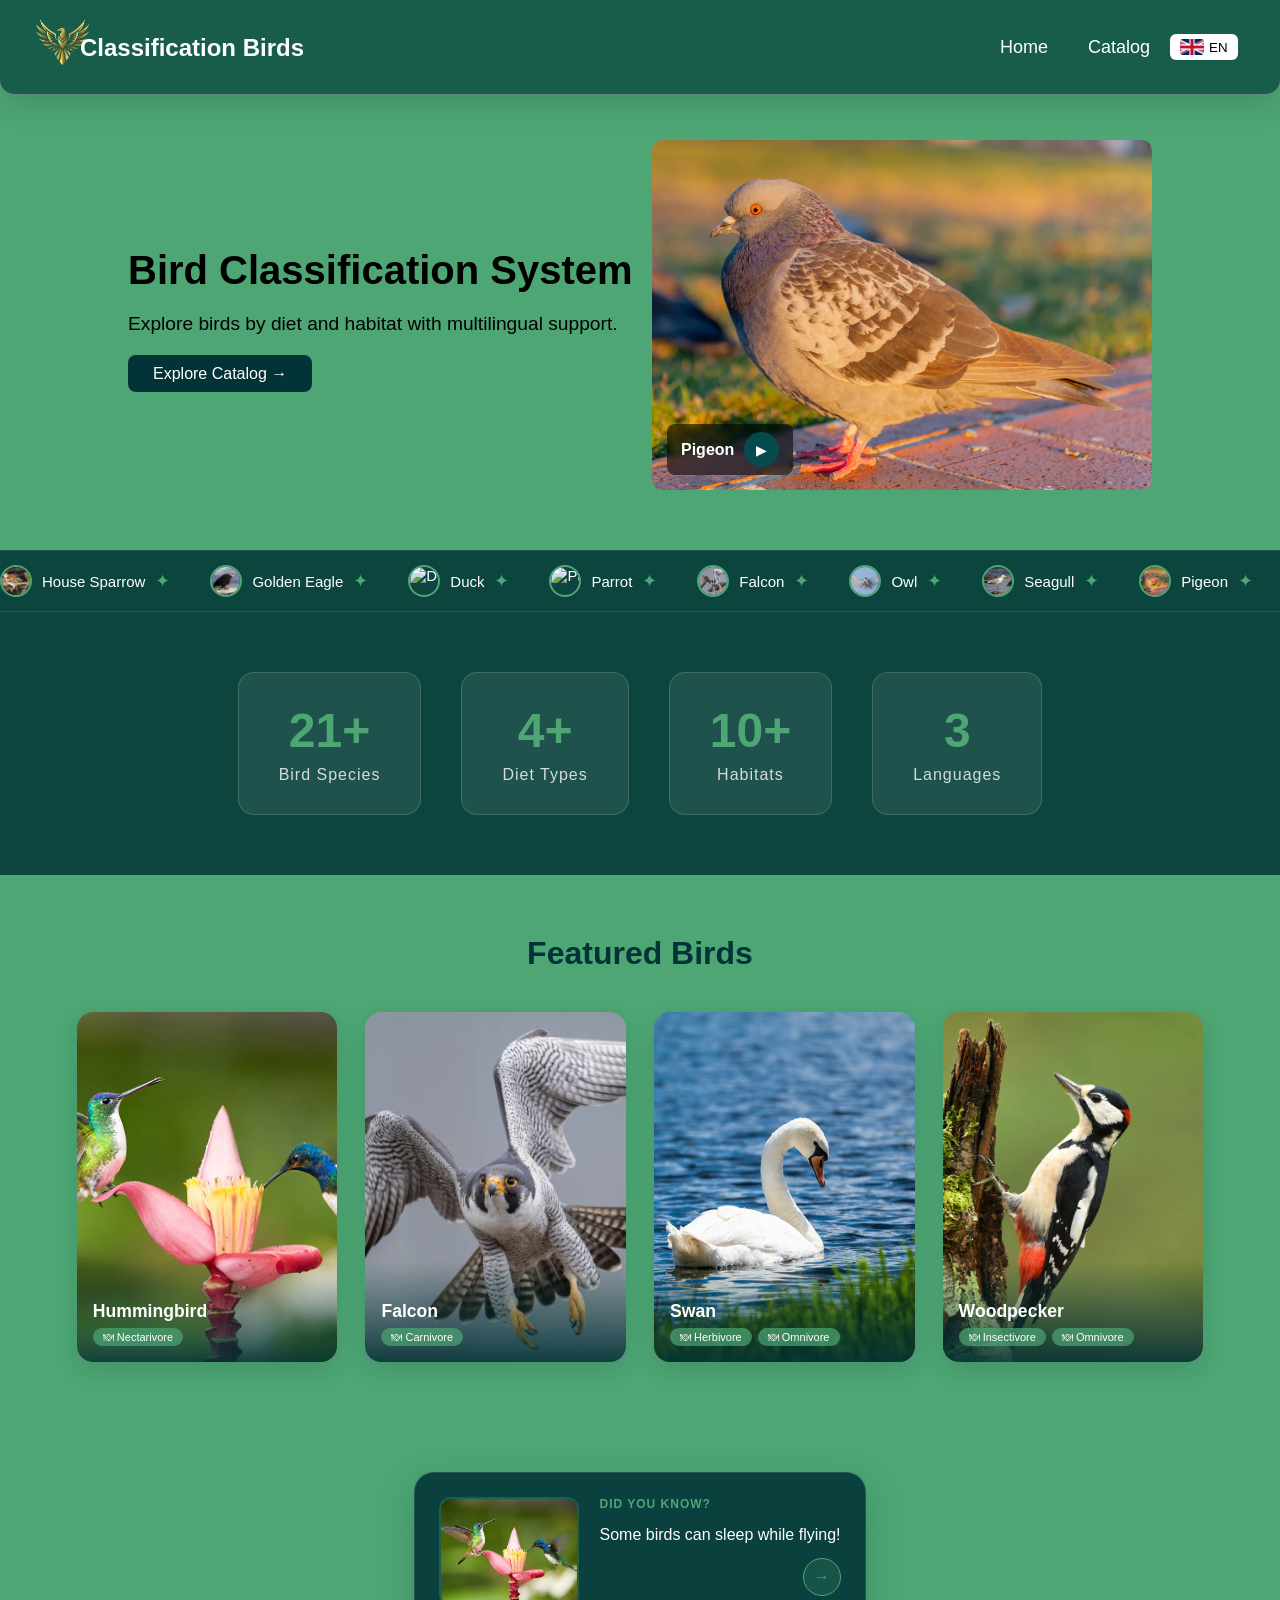
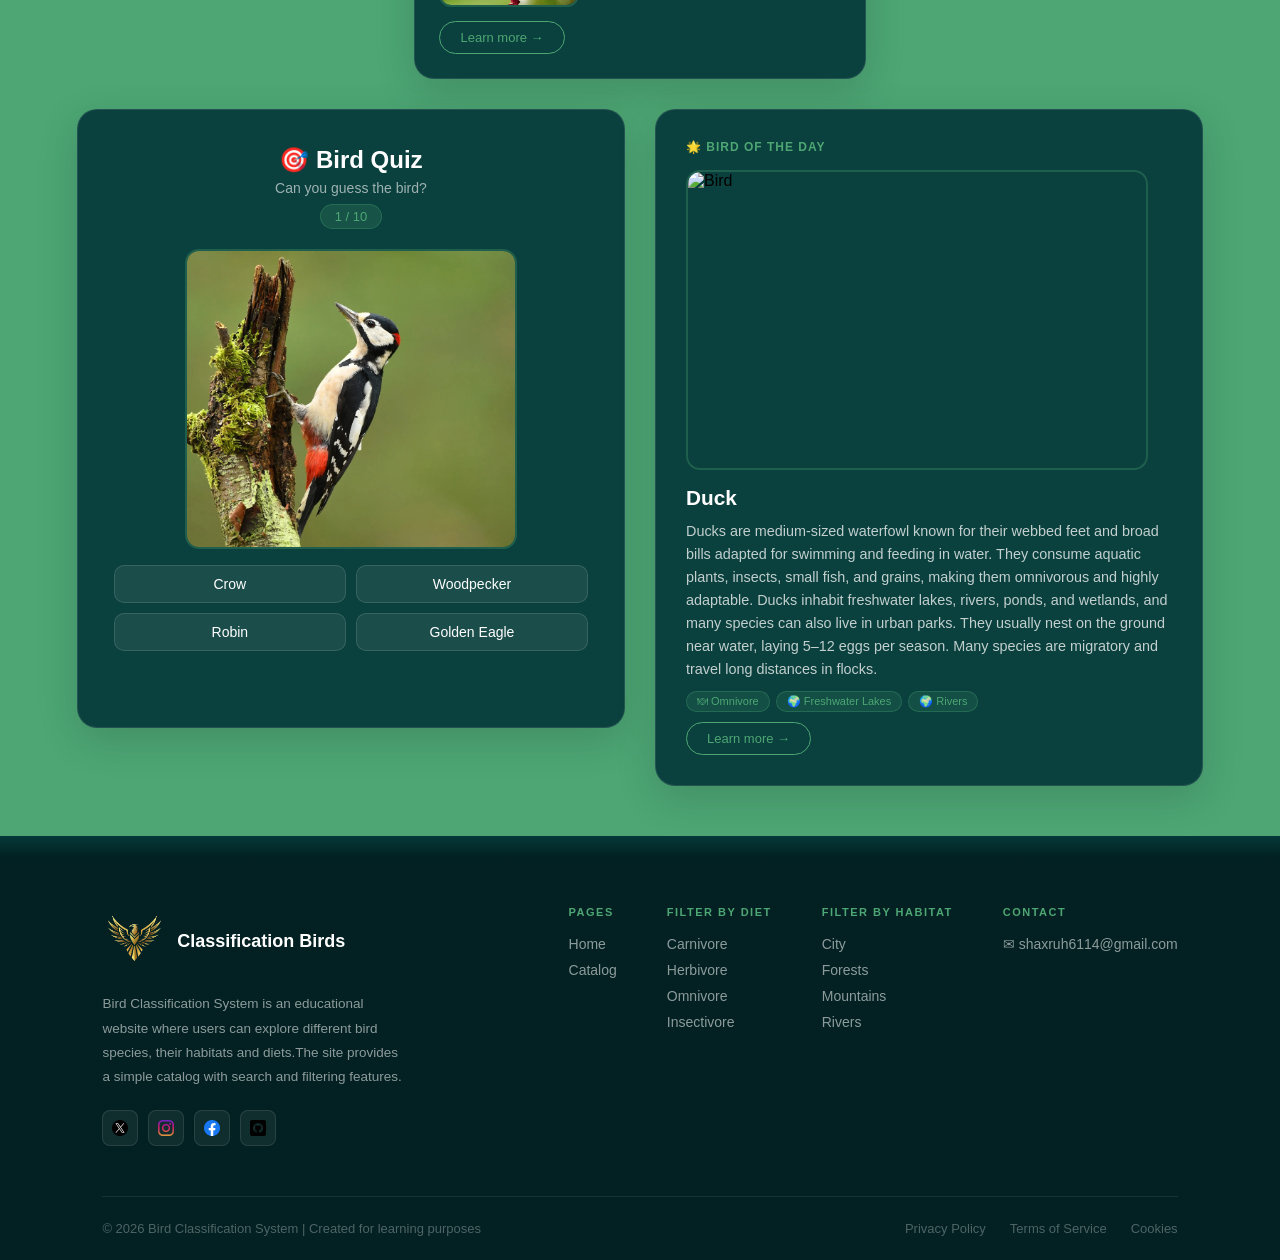
==== commit 94aa4faa: "Intal commit" ====
--- a/index.html
+++ b/index.html
@@ -4,11 +4,18 @@
 <head>
 	<meta charset="UTF-8">
 	<meta name="viewport" content="width=device-width, initial-scale=1.0">
-	<title data-i18n="home_title"> Classification Birds</title>
+	<title data-i18n="home_title">Classification Birds</title>
 	<link rel="stylesheet" href="css/style.css">
 </head>
 
 <body>
+	<div id="loading-screen">
+		<img src="img/logo1-removebg-preview.png" class="loading-logo" alt="logo">
+		<p class="loading-title">Classification Birds</p>
+		<div class="loading-bar-wrapper">
+			<div class="loading-bar"></div>
+		</div>
+	</div>
 
 	<header class="navbar">
 		<div class="nav-left">
@@ -20,13 +27,11 @@
 		<div class="nav-right">
 			<a href="index.html" data-i18n="nav_home">Home</a>
 			<a href="catalog.html" data-i18n="nav_catalog">Catalog</a>
-
 			<div class="language-switcher">
 				<button class="lang-btn" id="current-lang">
 					<img id="current-flag" src="img/flagsen.png" alt="EN">
 					<span id="current-text">EN</span>
 				</button>
-
 				<div class="lang-dropdown" id="lang-dropdown">
 					<button class="lang-btn" data-lang="en"><img src="img/flagsen.png"> EN</button>
 					<button class="lang-btn" data-lang="ru"><img src="img/flagsru.png"> RU</button>
@@ -48,112 +53,420 @@
 		</div>
 	</section>
 
-	<section class="classification-overview">
-		<h2 data-i18n="overview_title">Classification Overview</h2>
-		<div class="overview-cards">
-			<a href="catalog.html">
-				<div class="card">
-					<h1>🦅 </h1>
-					<h3><span data-i18n="by_diet">By Diet</span></h3>
-					<p>
-						<span data-i18n="herbivore">Herbivore</span>,
-						<span data-i18n="carnivore">Carnivore</span>,
-						<span data-i18n="omnivore">Omnivore</span>,
-						<span data-i18n="insectivore">Insectivore</span>
-					</p>
-				</div>
-				<div class="card">
-					<h1>🌍 </h1>
-					<h3><span data-i18n="by_habitat">By Habitat</span></h3>
-					<p>
-						<span data-i18n="forest">Forest</span>,
-						<span data-i18n="wetland">Wetland</span>,
-						<span data-i18n="mountain">Mountain</span>,
-						<span data-i18n="urban">Urban</span>
-					</p>
-			</a>
-		</div>
-
-		<div class="card">
-			<h1>🔢 </h1>
-			<h3><span data-i18n="stats">Stats</span></h3>
-			<p data-i18n="total_birds">Total Birds: 20+</p>
-		</div>
+	<div class="bird-banner">
+		<div class="bird-banner-track" id="bannerTrack"></div>
+	</div>
+
+	<section class="stats-section">
+		<div class="stat-item" onclick="window.location.href='catalog.html'">
+			<h2 class="counter" data-target="21">0</h2>
+			<p data-i18n="stats_item">Bird Species</p>
+		</div>
+		<div class="stat-item" onclick="window.location.href='catalog.html?focus=diet'">
+			<h2 class="counter" data-target="4">0</h2>
+			<p data-i18n="diet_types">Diet Types</p>
+		</div>
+		<div class="stat-item" onclick="window.location.href='catalog.html?focus=habitat'">
+			<h2 class="counter" data-target="10">0</h2>
+			<p data-i18n="habitats">Habitats</p>
+		</div>
+		<div class="stat-item" id="langStat">
+			<h2 class="counter" data-target="3" data-noplus="true">0</h2>
+			<p data-i18n="languages">Languages</p>
 		</div>
 	</section>
 
+	<section class="featured-section">
+		<h2 class="featured-title" data-i18n="featured_title">Featured Birds</h2>
+		<div class="featured-grid" id="featuredGrid"></div>
+	</section>
+
+	<section class="dyk-quiz-section">
+
+		<div class="dyk-box">
+			<div class="dyk-top">
+				<img id="dyk-img" src="" alt="Bird" class="dyk-img">
+				<div class="dyk-right">
+					<div class="dyk-badge" data-i18n="dyk_title">Did you know?</div>
+					<p id="dyk-text" class="dyk-text"></p>
+					<button class="dyk-btn" id="dyk-next">→</button>
+				</div>
+			</div>
+			<a id="dyk-link" href="#" class="dyk-more" data-i18n="learn_more">Learn more →</a>
+		</div>
+
+		<div class="quiz-botd-wrapper">
+
+			<div class="quiz-box">
+				<div class="quiz-header">
+					<h2 data-i18n="quiz_title">🎯 Bird Quiz</h2>
+					<p data-i18n="quiz_subtitle">Can you guess the bird?</p>
+					<span class="quiz-progress" id="quiz-progress">1 / 10</span>
+				</div>
+				<div class="quiz-card" id="quiz-card">
+					<img id="quiz-img" src="" alt="Bird" class="quiz-img">
+					<div id="quiz-options" class="quiz-options"></div>
+					<div id="quiz-result" class="quiz-result"></div>
+				</div>
+				<button id="quiz-next" class="quiz-next-btn" style="display:none" data-i18n="quiz_next">Next →</button>
+			</div>
+
+			<div class="botd-box">
+				<div class="botd-label" data-i18n="bird_of_the_day">🌟 Bird of the Day</div>
+				<img id="botd-img" src="" alt="Bird" class="botd-img">
+				<div class="botd-info">
+					<h3 id="botd-name"></h3>
+					<p id="botd-desc"></p>
+					<div id="botd-badges" class="botd-badges"></div>
+					<a id="botd-link" href="#" class="dyk-more" data-i18n="learn_more">Learn more →</a>
+				</div>
+			</div>
+
+		</div>
+
+	</section>
+
 	<footer class="footer">
-
 		<div class="footer-top">
-
 			<div class="footer-brand">
-
 				<div class="logo-area">
 					<img src="img/logo1-removebg-preview.png" class="logo">
 					<h2>Classification Birds</h2>
 				</div>
-
-				<p data-i18n="footer">Bird Classification System is an educational website where users can
-					explore different bird species, their habitats and diets.
-					The site provides a simple catalog with search and filtering features.</p>
-
+				<p data-i18n="footer">Bird Classification System is an educational website...</p>
 				<div class="social-icons">
-					<a href="#"><img src="icons/image copy.png" alt=""></a>
-					<a href="#"> <img src="icons/image.png" alt=""></a>
-					<a href="#"><img src="icons/image copy 2.png" alt=""></a>
-					<a href="#"><img src="icons/image copy 3.png" alt=""></a>
-				</div>
-
-			</div>
-
+					<a href="https://www.twitter.com/?hl=en"><img src="icons/image copy.png" alt=""></a>
+					<a href="https://www.instagram.com/?hl=en"><img src="icons/image.png" alt=""></a>
+					<a href="https://www.facebook.com/?hl=en"><img src="icons/image copy 2.png" alt=""></a>
+					<a href="https://www.github.com/?hl=en"><img src="icons/image copy 3.png" alt=""></a>
+				</div>
+			</div>
 			<div class="footer-links">
-
 				<div>
-					<h3>Product</h3>
-					<a href="#">Catalog</a>
-					<a href="#">Bird Categories</a>
-					<a href="#">Search</a>
-					<a href="#">Changelog</a>
-				</div>
-
+					<h3 data-i18n="footer_pages">Pages</h3>
+					<a href="index.html" data-i18n="nav_home">Home</a>
+					<a href="catalog.html" data-i18n="nav_catalog">Catalog</a>
+				</div>
 				<div>
-					<h3>Resources</h3>
-					<a href="#">Documentation</a>
-					<a href="#">Tutorials</a>
-					<a href="#">Blog</a>
-					<a href="#">Support</a>
-				</div>
-
+					<h3 data-i18n="footer_diet">Filter by Diet</h3>
+					<a href="catalog.html?diet=carnivore" data-i18n="carnivore">Carnivore</a>
+					<a href="catalog.html?diet=herbivore" data-i18n="herbivore">Herbivore</a>
+					<a href="catalog.html?diet=omnivore" data-i18n="omnivore">Omnivore</a>
+					<a href="catalog.html?diet=insectivore" data-i18n="insectivore">Insectivore</a>
+				</div>
 				<div>
-					<h3>Company</h3>
-					<a href="#">About</a>
-					<a href="#">Contact</a>
-					<a href="#">Careers</a>
-					<a href="#">Partners</a>
-				</div>
-
-			</div>
-
+					<h3 data-i18n="footer_habitat">Filter by Habitat</h3>
+					<a href="catalog.html?habitat=urban" data-i18n="urban">City</a>
+					<a href="catalog.html?habitat=forests" data-i18n="forests">Forest</a>
+					<a href="catalog.html?habitat=mountains" data-i18n="mountains">Mountains</a>
+					<a href="catalog.html?habitat=rivers" data-i18n="rivers">Rivers</a>
+				</div>
+				<div>
+					<h3 data-i18n="footer_contact">Contact</h3>
+					<a href="mailto:shaxruh6114@gmail.com">✉ shaxruh6114@gmail.com</a>
+				</div>
+			</div>
 		</div>
 
 		<div class="footer-bottom">
-
-			<p>© 2026 Bird Classification System | Created for learning purposes</p>
-
+			<p data-i18n="footer_bottom">© 2026 Bird Classification System | Created for learning purposes</p>
 			<div class="footer-legal">
 				<a href="#">Privacy Policy</a>
 				<a href="#">Terms of Service</a>
 				<a href="#">Cookies</a>
 			</div>
-
 		</div>
 
 	</footer>
+
 	<div id="overlay"></div>
 
 	<script src="js/lang.js"></script>
 	<script src="js/data.js"></script>
 	<script src="js/hero-slider.js"></script>
+
+	<script>
+		const counters = document.querySelectorAll('.counter')
+		const observer = new IntersectionObserver((entries) => {
+			entries.forEach(entry => {
+				if (entry.isIntersecting) {
+					const el = entry.target
+					const target = +el.dataset.target
+					let count = 0
+					const step = Math.ceil(target / 40)
+					const timer = setInterval(() => {
+						count += step
+						if (count >= target) {
+							el.textContent = el.dataset.noplus ? target : target + '+'
+							clearInterval(timer)
+						} else {
+							el.textContent = count
+						}
+					}, 40)
+					observer.unobserve(el)
+				}
+			})
+		}, { threshold: 0.5 })
+		counters.forEach(c => observer.observe(c))
+
+		function loadBanner() {
+			const lang = localStorage.getItem('lang') || 'en'
+			const track = document.getElementById('bannerTrack')
+			if (!track || typeof birds === 'undefined') return
+			track.innerHTML = ''
+			const doubled = [...birds, ...birds]
+			doubled.forEach(b => {
+				const item = document.createElement('div')
+				item.className = 'banner-item'
+				item.innerHTML = `
+                    <img src="${b.images[0]}" alt="${b.name[lang]}">
+                    <span>${b.name[lang] || b.name.en}</span>
+                    <span class="banner-dot">✦</span>
+                `
+				item.addEventListener('click', () => { window.location.href = `bird.html?id=${b.id}` })
+				item.style.cursor = 'pointer'
+				track.appendChild(item)
+			})
+		}
+
+		function loadFeatured() {
+			const lang = localStorage.getItem('lang') || 'en'
+			const grid = document.getElementById('featuredGrid')
+			if (!grid || typeof birds === 'undefined') return
+			const ids = [21, 5, 10, 9]
+			grid.innerHTML = ''
+			ids.forEach(id => {
+				const b = birds.find(b => b.id === id)
+				if (!b) return
+				const dietBadges = (b.diet || []).map(d =>
+					`<span class="f-badge">🍽 ${translations[lang]?.[d] || d}</span>`
+				).join('')
+				const card = document.createElement('div')
+				card.className = 'featured-card'
+				card.innerHTML = `
+                    <img src="${b.images[0]}" alt="${b.name[lang]}">
+                    <div class="featured-card-info">
+                        <h3>${b.name[lang] || b.name.en}</h3>
+                        <div class="f-badges">${dietBadges}</div>
+                    </div>
+                `
+				card.addEventListener('click', () => { window.location.href = `bird.html?id=${b.id}` })
+				grid.appendChild(card)
+			})
+		}
+
+		function loadBotd() {
+			const lang = localStorage.getItem('lang') || 'en'
+			if (typeof birds === 'undefined') return
+			const dayIndex = Math.floor(Date.now() / (1000 * 60 * 60 * 24)) % birds.length
+			const b = birds[dayIndex]
+			const img = document.getElementById('botd-img')
+			const name = document.getElementById('botd-name')
+			const desc = document.getElementById('botd-desc')
+			const badges = document.getElementById('botd-badges')
+			const link = document.getElementById('botd-link')
+			if (!img || !b) return
+			img.src = b.images[0]
+			name.textContent = b.name[lang] || b.name.en
+			desc.textContent = b.description[lang] || b.description.en
+			link.href = `bird.html?id=${b.id}`
+			badges.innerHTML = [
+				...(b.diet || []).map(d => `<span class="botd-badge-item">🍽 ${translations[lang]?.[d] || d}</span>`),
+				...(b.habitat || []).slice(0, 2).map(h => `<span class="botd-badge-item">🌍 ${translations[lang]?.[h] || h}</span>`)
+			].join('')
+		}
+
+		const dykFacts = {
+			en: [
+				{ text: "Some birds can sleep while flying!", birdId: 21 },
+				{ text: "Owls can rotate their heads up to 270 degrees.", birdId: 6 },
+				{ text: "The Peregrine Falcon is the fastest animal on Earth, reaching speeds over 320 km/h.", birdId: 5 },
+				{ text: "Parrots can mimic human speech and even understand words.", birdId: 4 },
+				{ text: "Flamingos get their pink color from the food they eat.", birdId: 12 },
+				{ text: "Hummingbirds are the only birds that can fly backwards.", birdId: 21 },
+				{ text: "Eagles can see up to 8 times more clearly than humans.", birdId: 2 },
+				{ text: "Crows are one of the smartest animals in the world.", birdId: 11 },
+				{ text: "A group of flamingos is called a flamboyance.", birdId: 12 }
+			],
+			ru: [
+				{ text: "Некоторые птицы могут спать во время полёта!", birdId: 21 },
+				{ text: "Совы могут поворачивать голову на 270 градусов.", birdId: 6 },
+				{ text: "Сапсан развивает скорость свыше 320 км/ч.", birdId: 5 },
+				{ text: "Попугаи могут имитировать человеческую речь.", birdId: 4 },
+				{ text: "Фламинго получают розовый цвет от пищи.", birdId: 12 },
+				{ text: "Колибри — единственные птицы, летающие назад.", birdId: 21 },
+				{ text: "Орлы видят в 8 раз чётче, чем люди.", birdId: 2 },
+				{ text: "Вороны — одни из самых умных животных.", birdId: 11 },
+				{ text: "Группа фламинго называется фламбуанс.", birdId: 12 }
+			],
+			kg: [
+				{ text: "Кээ бир куштар учуп жүрүп уктай алышат!", birdId: 21 },
+				{ text: "Үкүлөр башын 270 градуска буруша алат.", birdId: 6 },
+				{ text: "Лачын 320 км/сааттан ашык ылдамдыкка жетет.", birdId: 5 },
+				{ text: "Тоту куштар адам сөзүн туурай алат.", birdId: 4 },
+				{ text: "Фламинго жеген тамагынан кызгылт түс алат.", birdId: 12 },
+				{ text: "Колибри артка учуу жөндөмдүүлүгүнө ээ жалгыз куш.", birdId: 21 },
+				{ text: "Бүркүттөр адамга караганда 8 эсе так көрөт.", birdId: 2 },
+				{ text: "Карга дүйнөдөгү эң акылдуу жаныбарлардын бири.", birdId: 11 },
+				{ text: "Фламинго тобу фламбуанс деп аталат.", birdId: 12 }
+			]
+		}
+
+		let dykIndex = 0
+		function showFact() {
+			const lang = localStorage.getItem('lang') || 'en'
+			const facts = dykFacts[lang] || dykFacts.en
+			const fact = facts[dykIndex % facts.length]
+			const bird = birds.find(b => b.id === fact.birdId)
+			const text = document.getElementById('dyk-text')
+			const img = document.getElementById('dyk-img')
+			const link = document.getElementById('dyk-link')
+			text.style.opacity = 0
+			img.style.opacity = 0
+			setTimeout(() => {
+				text.textContent = fact.text
+				text.style.opacity = 1
+				if (bird) {
+					img.src = bird.images[0]
+					img.style.opacity = 1
+					link.href = `bird.html?id=${bird.id}`
+				}
+			}, 300)
+		}
+
+		document.getElementById('dyk-next').addEventListener('click', () => {
+			dykIndex++
+			showFact()
+		})
+
+		setInterval(() => {
+			dykIndex++
+			showFact()
+		}, 8000)
+
+		document.getElementById('langStat').addEventListener('click', () => {
+			window.scrollTo({ top: 0, behavior: 'smooth' })
+			setTimeout(() => { document.getElementById('current-lang').click() }, 600)
+		})
+
+		let quizIndex = 0
+		let quizScore = 0
+		const QUIZ_TOTAL = 10
+		let quizQuestions = []
+
+		function prepareQuiz() {
+			const shuffled = [...birds].sort(() => Math.random() - 0.5)
+			quizQuestions = []
+			for (let i = 0; i < QUIZ_TOTAL; i++) {
+				const correct = shuffled[i]
+				const others = [...birds].filter(b => b.id !== correct.id).sort(() => Math.random() - 0.5).slice(0, 3)
+				const options = [...others, correct].sort(() => Math.random() - 0.5)
+				quizQuestions.push({ correct, options })
+			}
+		}
+
+		function loadQuiz() {
+			const lang = localStorage.getItem('lang') || 'en'
+			const result = document.getElementById('quiz-result')
+			const nextBtn = document.getElementById('quiz-next')
+			const quizCard = document.getElementById('quiz-card')
+
+			if (quizIndex >= QUIZ_TOTAL) {
+				const percent = Math.round((quizScore / QUIZ_TOTAL) * 100)
+				let emoji = '😢'
+				if (percent >= 80) emoji = '🏆'
+				else if (percent >= 50) emoji = '👍'
+				else if (percent >= 30) emoji = '🙂'
+				quizCard.innerHTML = `
+                    <div class="quiz-final">
+                        <div class="quiz-emoji">${emoji}</div>
+                        <h3 class="quiz-final-score">${quizScore} / ${QUIZ_TOTAL}</h3>
+                        <p class="quiz-final-percent">${percent}%</p>
+                        <p class="quiz-final-msg">${getQuizMsg(percent, lang)}</p>
+                        <button class="quiz-restart-btn" id="quiz-restart">🔄 ${lang === 'ru' ? 'Заново' : lang === 'kg' ? 'Кайра' : 'Restart'}</button>
+                    </div>
+                `
+				nextBtn.style.display = 'none'
+				document.getElementById('quiz-restart').addEventListener('click', () => {
+					quizIndex = 0
+					quizScore = 0
+					prepareQuiz()
+					quizCard.innerHTML = `
+                        <img id="quiz-img" src="" alt="Bird" class="quiz-img">
+                        <div id="quiz-options" class="quiz-options"></div>
+                        <div id="quiz-result" class="quiz-result"></div>
+                    `
+					loadQuiz()
+				})
+				return
+			}
+
+			result.textContent = ''
+			nextBtn.style.display = 'none'
+			document.getElementById('quiz-progress').textContent = `${quizIndex + 1} / ${QUIZ_TOTAL}`
+			const { correct, options } = quizQuestions[quizIndex]
+			document.getElementById('quiz-img').src = correct.images[0]
+			const optionsDiv = document.getElementById('quiz-options')
+			optionsDiv.innerHTML = ''
+			options.forEach(b => {
+				const btn = document.createElement('button')
+				btn.className = 'quiz-option'
+				btn.textContent = b.name[lang] || b.name.en
+				btn.addEventListener('click', () => {
+					document.querySelectorAll('.quiz-option').forEach(el => {
+						el.disabled = true
+						if (el.textContent === (correct.name[lang] || correct.name.en)) el.classList.add('correct')
+					})
+					if (b.id === correct.id) {
+						btn.classList.add('correct')
+						document.getElementById('quiz-result').textContent = translations[lang].correct || '✅ Correct!'
+						document.getElementById('quiz-result').style.color = '#4DA674'
+						quizScore++
+					} else {
+						btn.classList.add('wrong')
+						document.getElementById('quiz-result').textContent = translations[lang].wrong || '❌ Wrong!'
+						document.getElementById('quiz-result').style.color = '#dc3545'
+					}
+					quizIndex++
+					nextBtn.style.display = 'inline-block'
+				})
+				optionsDiv.appendChild(btn)
+			})
+		}
+
+		function getQuizMsg(percent, lang) {
+			if (lang === 'ru') {
+				if (percent >= 80) return 'Отличный результат! Вы эксперт по птицам!'
+				if (percent >= 50) return 'Неплохо! Продолжайте изучать птиц!'
+				return 'Не расстраивайтесь, попробуйте ещё раз!'
+			} else if (lang === 'kg') {
+				if (percent >= 80) return 'Мыкты натыйжа! Сиз куштар боюнча эксперт!'
+				if (percent >= 50) return 'Жаман эмес! Куштарды изилдей бериңиз!'
+				return 'Капа болбоңуз, кайра аракет кылыңыз!'
+			} else {
+				if (percent >= 80) return 'Excellent! You are a bird expert!'
+				if (percent >= 50) return 'Not bad! Keep exploring birds!'
+				return "Don't give up, try again!"
+			}
+		}
+
+		document.getElementById('quiz-next').addEventListener('click', loadQuiz)
+
+		window.addEventListener('load', () => {
+			if (typeof birds !== 'undefined') {
+				loadBanner()
+				loadFeatured()
+				loadBotd()
+				showFact()
+				prepareQuiz()
+				loadQuiz()
+			}
+			setTimeout(() => {
+				document.getElementById('loading-screen').classList.add('hidden')
+			}, 1500)
+		})
+	</script>
+
 </body>
 
 </html>
--- a/css/style.css
+++ b/css/style.css
@@ -1,21 +1,80 @@
 * {
-  margin: 0;
-  padding: 0;
-  box-sizing: border-box;
-}
-
-body {
     margin: 0;
     padding: 0;
+    box-sizing: border-box;
+}
+
+body {
+    padding-top: 80px;
     font-family: Arial, sans-serif;
-    background-color: #4DA674; 
+    background-color: #4DA674;
     background-size: cover;
     background-attachment: fixed;
 }
 
 .container, header, footer {
-    background-color: rgba(255, 255, 255, 0.85); 
+    background-color: rgba(255, 255, 255, 0.85);
     padding: 20px;
+}
+
+#loading-screen {
+    position: fixed;
+    top: 0;
+    left: 0;
+    width: 100%;
+    height: 100%;
+    background: #023336;
+    display: flex;
+    flex-direction: column;
+    align-items: center;
+    justify-content: center;
+    z-index: 9999;
+    transition: opacity 0.6s ease, visibility 0.6s ease;
+}
+
+#loading-screen.hidden {
+    opacity: 0;
+    visibility: hidden;
+}
+
+.loading-logo {
+    width: 100px;
+    height: 100px;
+    animation: pulse 0.7s ease-in-out infinite;
+}
+
+.loading-title {
+    color: #fff;
+    font-size: 1.5rem;
+    font-weight: 600;
+    margin-top: 20px;
+    letter-spacing: 2px;
+}
+
+.loading-bar-wrapper {
+    width: 200px;
+    height: 4px;
+    background: rgba(255,255,255,0.15);
+    border-radius: 10px;
+    margin-top: 24px;
+    overflow: hidden;
+}
+
+.loading-bar {
+    height: 100%;
+    width: 0%;
+    background: #4DA674;
+    border-radius: 10px;
+    animation: loadBar 1.5s ease forwards;
+}
+
+@keyframes loadBar {
+    to { width: 100%; }
+}
+
+@keyframes pulse {
+    0%, 100% { transform: scale(1); opacity: 1; }
+    50% { transform: scale(1.1); opacity: 0.8; }
 }
 
 .navbar {
@@ -26,252 +85,25 @@
     left: 0;
     width: 100%;
     padding: 10px 30px;
-
     background: rgba(2, 51, 54, 0.65);
     backdrop-filter: blur(12px) saturate(120%);
     -webkit-backdrop-filter: blur(12px) saturate(120%);
     border-bottom: 1px solid rgba(255, 255, 255, 0.3);
-
     box-shadow: 0 8px 32px rgba(0, 0, 0, 0.15);
     border-radius: 0 0 15px 15px;
-
     z-index: 1000;
     transition: background 0.3s ease, box-shadow 0.3s ease;
 }
 
 .navbar.scrolled {
-    background: rgba(2, 51, 54, 0.85); 
+    background: rgba(2, 51, 54, 0.85);
     box-shadow: 0 8px 32px rgba(0, 0, 0, 0.25);
 }
 
-body {
-    padding-top: 80px;
-}
-
-.nav-left .site-title a {
-  color: #fff;
-  text-decoration: none;
-}
-.nav-right a {
-  margin-left: 20px;
-  color: #fff;
-  text-decoration: none;
-}
-
-.hero {
-  display: flex;
-  justify-content: space-between;
-  align-items: center;
-  padding: 60px 10%;
-}
-.hero-text h1 {
-  font-size: 2.5rem;
-  margin-bottom: 20px;
-}
-.hero-text p {
-  font-size: 1.2rem;
-  margin-bottom: 30px;
-}
-
-.btn-explore {
-  padding: 10px 25px;
-  background-color: #023336;
-  color: #fff;
-  text-decoration: none;
-  border-radius: 8px;
-  transition: all 0.3s ease;
-}
-
-.btn-explore:hover {
-  transition: transform 0.2s, box-shadow 0.2s;
-  transform: translateY(-3px); 
-  box-shadow: 0 9px 20px #023336;
-}
-
-.hero-image{
-  position:relative;
-  width:500px;
-  height:350px;
-  overflow:hidden;
-  cursor:pointer;
-  border-radius:10px;
-}
-
-.hero-image img{
-  width:100%;
-  height:100%;
-  object-fit:cover;
-  border-radius:10px;
-  transition:opacity 0.6s ease, transform 0.6s ease;
-}
-
-.hero-image:hover img{
-  transform:scale(1.05);
-}
-
-.hero-bird-name{
-  position:absolute;
-  bottom:15px;
-  left:15px;
-  background:rgba(0,0,0,0.55);
-  color:#fff;
-  padding:8px 14px;
-  border-radius:8px;
-  font-size:16px;
-  font-weight:600;
-  backdrop-filter:blur(3px);
-}
-
-.classification-overview {
-  padding: 50px 10%;
-}
-.classification-overview h2 {
-  text-align: center;
-  margin-bottom: 40px;
-  font-size: 2rem;
-}
-.overview-cards {
-  display: grid;
-  grid-template-columns: repeat(auto-fit, minmax(200px, 1fr));
-  gap: 25px;
-}
-.overview-cards a{
-  text-decoration:none;
-  color:inherit;
-  display:block;
-}
-.overview-cards .card {
-  background-color: #fff;
-  padding: 20px;
-  border-radius: 12px;
-  box-shadow: 0 4px 12px rgba(0,0,0,0.1);
-  text-align: center;
-}
-
-.footer{
-background: rgba(2, 51, 54, 0.65);
-border-radius:15px 15px 0 0 ;
-padding:60px 10%;
-color:#faf7f7;
-}
-
-.footer-top{
-display:flex;
-justify-content:space-between;
-gap:60px;
-margin-bottom:40px;
-}
-
-.footer-brand{
-max-width:320px;
-}
-
-.logo-area{
-display:flex;
-align-items:center;
-gap:10px;
-margin-bottom:15px;
-}
-
-.footer-logo{
-height:35px;
-}
-
-.social-icons{
-margin-top:15px;
-display:flex;
-gap:15px;
-}
-
-.social-icons a{
-display:flex;
-align-items:center;
-justify-content:center;
-}
-
-.social-icons img{
-width:20px;
-height:20px;
-}
-.social-icons :hover{
-transition: transform 0.2s, box-shadow 0.2s;
-transform: translateY(-1px);
-box-shadow: 0 1px 0px #023336;
-}
-
-.footer-links{
-display:flex;
-gap:80px;
-}
-
-.footer-links h3{
-margin-bottom:20px;
-}
-
-.footer-links a{
-display:block;
-text-decoration:none;
-color:#f8f6f6;
-margin-bottom:6px;
-}
-
-.footer-links a:hover{
-color:#4DA674;
-}
-
-.footer-bottom{
-border-top:1px solid #060505;
-padding-top:20px;
-display:flex;
-justify-content:space-between;
-align-items:center;
-}
-
-.footer-legal{
-display:flex;
-gap:20px;
-}
-
-.footer-legal a{
-text-decoration:none;
-color:#faf9f9;
-}
-
-.footer-legal a:hover{
-color:#4DA674;
-}
-@media (max-width:768px){
-
-.footer-top{
-flex-direction:column;
-gap:40px;
-}
-
-.footer-links{
-flex-direction:column;
-gap:30px;
-}
-
-.footer-bottom{
-flex-direction:column;
-gap:15px;
-text-align:center;
-}
-
-}
-
-.back-icon {
-    font-size: 30px;
-    color: #fff;         
+.nav-left .site-title a,
+.site-title a {
     text-decoration: none;
-    transition: transform 0.3s ease, color 0.3s ease;
-    cursor: pointer;
-    display: inline-block;
-}
-
-.back-icon:hover {
-    color: #f8f9fa;          
-    transform: scale(1.1);
+    color: inherit;
 }
 
 .logo {
@@ -284,20 +116,17 @@
     position: absolute;
     left: 15%;
     transform: translateX(-50%);
-    color: #fff;        
+    color: #fff;
     margin-top: -50px;
 }
 
-.site-title2{
-  color: white;
+.site-title2 {
+    color: white;
     position: absolute;
     left: 50%;
     margin-top: -30px;
 }
-.site-title a {
-    text-decoration: none;
-    color: inherit;
-}
+
 .nav-right {
     display: flex;
     align-items: center;
@@ -306,374 +135,1170 @@
 
 .nav-right a {
     text-decoration: none;
-    color: #fff;          
+    color: #fff;
     font-weight: 500;
     font-size: 18px;
-}
+    margin-left: 20px;
+}
+
 .nav-right a:hover {
     color: #4DA674;
 }
 
-#overlay{
-  position: fixed;
-  top:0;
-  left:0;
-  width:100%;
-  height:100%;
-  background: rgba(0,0,0,0.35);
-  backdrop-filter: blur(3px);
-  opacity:0;
-  visibility:hidden;
-  transition: 0.3s;
-  z-index:900;
-}
-#overlay.active{
-  opacity:1;
-  visibility:visible;
-}
-
-.language-switcher{
-  position: relative; 
-  display: inline-block;
-  min-width: 80px;
-}
-
-.lang-btn{
-  border: none;
-  background-color: white;
-  color: black;
-  cursor: pointer;
-  border-radius: 6px;
-  padding: 5px 10px;
-  display: flex;
-  align-items: center;
-  gap: 5px;
-  transition: 0.3s;
-  z-index:1001;
-}
-
-.lang-btn img{
-  width: 24px;
-  height:16px;
-  object-fit:cover;
-  border-radius:3px;
-}
-
-.lang-btn:hover{
-  background: #4DA674;
-}
-
-.lang-dropdown{
-  display: none;
-  flex-direction: column;
-  position: absolute; 
-  top: 120%;
-  left: 0;
-  border-radius: 8px;
-  box-shadow: 0 8px 20px rgba(10, 10, 10, 0.2);
-  overflow: hidden;
-  z-index: 1000;
-  transform: translateY(-10px);
-  opacity: 0;
-  transition: 0.3s;
-}
-.lang-dropdown.active{
-  display: flex;
-  transform: translateY(0);
-  opacity: 1;
-}
-
-.hero-image{
-  position:relative;
-  width:500px;
-  height:350px;
-  overflow:hidden;
-  cursor:pointer;
-}
-
-.hero-image img{
-  width:100%;
-  height:100%;
-  object-fit:cover;
-  border-radius:10px;
-  transition:opacity 0.6s ease, transform 0.6s ease;
-}
-
-.hero-image:hover img{
-  transform:scale(1.05);
-}
-
-.hero-bird-name{
-  position:absolute;
-  bottom:15px;
-  left:15px;
-  background:rgba(0,0,0,0.55);
-  color:#fff;
-  padding:8px 14px;
-  border-radius:8px;
-  font-size:16px;
-  font-weight:600;
-  backdrop-filter:blur(3px);
-}
-
-.filters-container {
-  margin-top: 3%;
-  display: flex;
-  justify-content: space-between;
-  align-items: center;
-  flex-wrap: wrap;
-  gap: 15px;
-  margin-bottom: 30px;
-  padding: 20px;
-}
-
-.left-side {
-  flex: 1 1 48%; 
-  position: relative;
-}
-.left-side input {
-  width: 100%;
-  padding: 10px 40px 10px 12px; 
-  border-radius: 10px;
-  border: 1px solid #ccc;
-  transition: box-shadow 0.3s;
-}
-.left-side input:hover, .left-side input:focus {
-  box-shadow: 0 0 8px #023336;
-  outline: none;
-}
-.left-side .search-icon {
-  position: absolute;
-  right: 12px;
-  top: 50%;
-  transform: translateY(-50%);
-  width: 20px;
-  height: 20px;
-  pointer-events: none;
-}
-
-.right-side {
-  flex: 1 1 48%;
-  display: flex;
-  justify-content: flex-end;
-  align-items: center;
-  gap: 10px;
-}
-.right-side select, .right-side button {
-  padding: 10px 14px;
-  border-radius: 10px;
-  border: 1px solid #ccc;
-  transition: background-color 0.3s, box-shadow 0.3s;
-  cursor: pointer;
-}
-.right-side select:hover, .right-side button:hover {
-  background-color: #0d3739c7;
-  color: #fff;
-  box-shadow: 0 4px 12px rgba(0,0,0,0.15);
-}
-
-#birdContainer {
-  display: grid;
-  grid-template-columns: repeat(4, 1fr);
-  gap: 25px;
-  margin: 30px;
-  padding: 40px;
-  font-family: Arial, sans-serif;
-  background-color: #4DA674;
-  background-size: cover;
-  background-attachment: fixed;
-}
-
-.card {
-  background-color: #fff;
-  border-radius: 12px;
-  box-shadow: 0 4px 12px rgba(0,0,0,0.08);
-  overflow: hidden;
-  cursor: pointer;
-  transition: transform 0.2s, box-shadow 0.2s;
-}
-.card:hover {
-  transform: translateY(-5px);
-  box-shadow: 0 10px 20px #023336;
-}
-.card img {
-  width: 100%;
-  height: 250px;
-  object-fit: cover;
-}
-.card-content {
-  padding: 12px;
-  text-align: center;
-}
-
-.single-bird {
-  grid-column: 1 / -1;
-  max-width: 400px;
-  margin: 0 auto;
-}
-.single-bird img {
-  height: auto;
-  object-fit: contain;
-}
-
-#noBirds {
-  text-align: center;
-  font-size: 1.8rem;
-  color: #060505;
-  grid-column: 1 / -1;
-  margin-top: 100px;
-}
-
-.bird-detail-wrapper {
-  display: flex;
-  flex-wrap: wrap;
-  justify-content: space-between;
-  padding: 100px 10%;
-  gap: 30px;
-}
-
-.bird-info-container {
-  flex: 1 1 300px;
-}
-.bird-info-container h1 {
-  font-size: 2rem;
-  margin-bottom: 15px;
-}
-.bird-info-container p {
-  margin-bottom: 12px;
-  line-height: 1.5;
-}
-.bird-info-container strong {
-  font-weight: 600;
-}
-
-.bird-img-container{
-  position: relative;
-  width: 600px;
-}
-
-.bird-detail-img{
-  width:100%;
-  display:block;
-  border-radius:12px;
-}
-
-.arrow{
-  position:absolute;
-  top:50%;
-  transform:translateY(-50%);
-  background:rgba(0,0,0,0.6);
-  color:white;
-  border:none;
-  font-size:28px;
-  padding:8px 14px;
-  cursor:pointer;
-  border-radius:50%;
-}
-
-.arrow-left{
-  left:10px;
-}
-
-.arrow-right{
-  right:10px;
-}
-@media (max-width: 480px) {
-
-  body {
-    padding-top: 60px;
-  }
-
-  .navbar {
+.back-icon {
+    font-size: 30px;
+    color: #fff;
+    text-decoration: none;
+    transition: transform 0.3s ease, color 0.3s ease;
+    cursor: pointer;
+    display: inline-block;
+}
+
+.back-icon:hover {
+    color: #f8f9fa;
+    transform: scale(1.1);
+}
+
+#overlay {
+    position: fixed;
+    top: 0;
+    left: 0;
+    width: 100%;
+    height: 100%;
+    background: rgba(0,0,0,0.35);
+    backdrop-filter: blur(3px);
+    opacity: 0;
+    visibility: hidden;
+    transition: 0.3s;
+    z-index: 900;
+}
+
+#overlay.active {
+    opacity: 1;
+    visibility: visible;
+}
+
+.language-switcher {
+    position: relative;
+    display: inline-block;
+    min-width: 80px;
+}
+
+.lang-btn {
+    border: none;
+    background-color: white;
+    color: black;
+    cursor: pointer;
+    border-radius: 6px;
+    padding: 5px 10px;
+    display: flex;
+    align-items: center;
+    gap: 5px;
+    transition: 0.3s;
+    z-index: 1001;
+}
+
+.lang-btn img {
+    width: 24px;
+    height: 16px;
+    object-fit: cover;
+    border-radius: 3px;
+}
+
+.lang-btn:hover {
+    background: #4DA674;
+}
+
+.lang-dropdown {
+    display: none;
     flex-direction: column;
+    position: absolute;
+    top: 120%;
+    left: 0;
+    border-radius: 8px;
+    box-shadow: 0 8px 20px rgba(10, 10, 10, 0.2);
+    overflow: hidden;
+    z-index: 1000;
+    transform: translateY(-10px);
+    opacity: 0;
+    transition: 0.3s;
+}
+
+.lang-dropdown.active {
+    display: flex;
+    transform: translateY(0);
+    opacity: 1;
+}
+
+.hero {
+    display: flex;
+    justify-content: space-between;
+    align-items: center;
+    padding: 60px 10%;
+}
+
+.hero-text h1 {
+    font-size: 2.5rem;
+    margin-bottom: 20px;
+}
+
+.hero-text p {
+    font-size: 1.2rem;
+    margin-bottom: 30px;
+}
+
+.btn-explore {
+    padding: 10px 25px;
+    background-color: #023336;
+    color: #fff;
+    text-decoration: none;
+    border-radius: 8px;
+    transition: all 0.3s ease;
+}
+
+.btn-explore:hover {
+    transform: translateY(-3px);
+    box-shadow: 0 9px 20px #023336;
+}
+
+.hero-image {
+    position: relative;
+    width: 500px;
+    height: 350px;
+    overflow: hidden;
+    cursor: pointer;
+    border-radius: 10px;
+}
+
+.hero-image img {
+    width: 100%;
+    height: 100%;
+    object-fit: cover;
+    border-radius: 10px;
+    transition: opacity 0.6s ease, transform 0.6s ease;
+}
+
+.hero-image:hover img {
+    transform: scale(1.05);
+}
+
+.hero-bird-name {
+    position: absolute;
+    bottom: 15px;
+    left: 15px;
+    background: rgba(0,0,0,0.55);
+    color: #fff;
+    padding: 8px 14px;
+    border-radius: 8px;
+    font-size: 16px;
+    font-weight: 600;
+    backdrop-filter: blur(3px);
+    display: flex;
+    align-items: center;
+    gap: 10px;
+}
+
+.hero-play-btn {
+    background: rgba(2, 93, 97, 0.75);
+    color: #fff;
+    border: none;
+    border-radius: 50%;
+    width: 35px;
+    height: 35px;
+    font-size: 14px;
+    cursor: pointer;
+    backdrop-filter: blur(4px);
+    transition: background 0.3s ease;
+    flex-shrink: 0;
+}
+
+.hero-play-btn:hover {
+    background: rgba(77, 166, 116, 0.85);
+}
+
+.bird-banner {
+    width: 100%;
+    overflow: hidden;
+    background: rgba(2, 51, 54, 0.85);
+    padding: 14px 0;
+    border-top: 1px solid rgba(255,255,255,0.1);
+    border-bottom: 1px solid rgba(255,255,255,0.1);
+}
+
+.bird-banner-track {
+    display: flex;
+    gap: 40px;
+    width: max-content;
+    animation: bannerScroll 30s linear infinite;
+}
+
+.bird-banner-track:hover {
+    animation-play-state: paused;
+}
+
+.banner-item {
+    display: flex;
+    align-items: center;
+    gap: 10px;
+    color: #fff;
+    font-size: 15px;
+    font-weight: 500;
+    white-space: nowrap;
+    transition: all 0.3s ease;
+}
+
+.banner-item img {
+    width: 32px;
+    height: 32px;
+    object-fit: cover;
+    border-radius: 50%;
+    border: 2px solid #4DA674;
+    transition: transform 0.3s ease, border-color 0.3s ease;
+}
+
+.banner-dot {
+    color: #4DA674;
+    font-size: 18px;
+}
+.banner-item:hover {
+    transform: translateY(-2px);
+}
+
+.banner-item:hover img {
+    transform: scale(1.2);
+    border-color: #fff;
+}
+
+.banner-item:hover span {
+    color: #4DA674;
+}
+
+.banner-item:hover .banner-dot {
+    font-size: 22px;
+    color: #fff;
+}
+
+@keyframes bannerScroll {
+    0% { transform: translateX(0); }
+    100% { transform: translateX(-50%); }
+}
+
+.stats-section {
+    display: flex;
+    justify-content: center;
+    gap: 40px;
+    flex-wrap: wrap;
+    padding: 60px 10%;
+    background: rgba(2, 51, 54, 0.85);
+    text-align: center;
+}
+
+.stat-item {
+    background: rgba(255, 255, 255, 0.08);
+    border: 1px solid rgba(255, 255, 255, 0.15);
+    border-radius: 16px;
+    padding: 30px 40px;
+    color: #fff;
+    min-width: 150px;
+    cursor: pointer;
+    transition: transform 0.3s ease, box-shadow 0.3s ease;
+}
+
+.stat-item:hover {
+    transform: translateY(-5px);
+    box-shadow: 0 10px 30px #3a7d57;
+}
+
+.stat-item h2 {
+    font-size: 3rem;
+    font-weight: 700;
+    color: #4DA674;
+    margin-bottom: 8px;
+}
+
+.stat-item p {
+    font-size: 1rem;
+    color: rgba(255, 255, 255, 0.8);
+    letter-spacing: 1px;
+}
+
+.featured-section {
+    padding: 60px 6%;
+}
+
+.featured-title {
+    text-align: center;
+    font-size: 2rem;
+    font-weight: 700;
+    color: #023336;
+    margin-bottom: 40px;
+}
+
+.featured-grid {
+    display: grid;
+    grid-template-columns: repeat(4, 1fr);
+    gap: 28px;
+}
+
+.featured-card {
+    position: relative;
+    border-radius: 16px;
+    overflow: hidden;
+    cursor: pointer;
+    height: 350px;
+    box-shadow: 0 8px 24px rgba(0,0,0,0.12);
+    transition: transform 0.3s ease, box-shadow 0.3s ease;
+}
+
+.featured-card:hover {
+    transform: translateY(-8px);
+    box-shadow: 0 20px 40px rgba(2, 51, 54, 0.25);
+}
+
+.featured-card img {
+    width: 100%;
+    height: 100%;
+    object-fit: cover;
+    transition: transform 0.4s ease;
+}
+
+.featured-card:hover img {
+    transform: scale(1.08);
+}
+
+.featured-card-info {
+    position: absolute;
+    bottom: 0;
+    left: 0;
+    width: 100%;
+    padding: 40px 16px 16px;
+    background: linear-gradient(transparent, rgba(2, 51, 54, 0.9));
+}
+
+.featured-card-info h3 {
+    color: #fff;
+    font-size: 1.1rem;
+    font-weight: 600;
+    margin-bottom: 6px;
+}
+
+.featured-card-info .f-badges {
+    display: flex;
+    flex-wrap: wrap;
+    gap: 6px;
+}
+
+.featured-card-info .f-badge {
+    background: rgba(77, 166, 116, 0.7);
+    color: #fff;
+    font-size: 11px;
+    padding: 3px 10px;
+    border-radius: 50px;
+}
+
+.dyk-quiz-section {
+    padding: 50px 6%;
+    display: flex;
+    flex-direction: column;
+    gap: 30px;
+}
+
+.dyk-box {
+    background: rgba(2, 51, 54, 0.88);
+    border-radius: 20px;
+    padding: 24px;
+    border: 1px solid rgba(255,255,255,0.1);
+    box-shadow: 0 12px 40px rgba(0,0,0,0.15);
+    display: flex;
+    flex-direction: column;
+    gap: 14px;
+    max-width: 100%;
+    align-self: center;
+}
+
+.dyk-top {
+    display: flex;
+    gap: 20px;
     align-items: flex-start;
-    padding: 10px 15px;
-  }
-
-  .nav-left .site-title,
-  .site-title2 {
-    position: static;
-    transform: none;
-    margin-top: 0;
-    font-size: 18px;
-    text-align: center;
-    width: 100%;
-  }
-
-  .nav-right {
-    flex-wrap: wrap;
-    justify-content: center;
-    gap: 10px;
-    margin-top: 10px;
-  }
-
-  .hero {
-    flex-direction: column;
-    padding: 30px 5%;
-  }
-
-  .hero-text h1 {
-    font-size: 1.8rem;
-  }
-
-  .hero-text p {
-    font-size: 1rem;
-  }
-
-  .hero-image {
-    width: 100%;
-    height: 250px;
-    margin-top: 20px;
-  }
-
-  .classification-overview {
-    padding: 30px 5%;
-  }
-
-  .overview-cards {
-    grid-template-columns: 1fr;
-    gap: 15px;
-  }
-
-  .filters-container {
+}
+
+.dyk-img {
+    width: 140px;
+    height: 110px;
+    object-fit: cover;
+    border-radius: 12px;
+    border: 2px solid rgba(77, 166, 116, 0.3);
+    flex-shrink: 0;
+    transition: opacity 0.4s ease;
+}
+
+.dyk-right {
+    display: flex;
     flex-direction: column;
     gap: 10px;
-    padding: 10px;
-  }
-
-  .left-side, .right-side {
-    flex: 1 1 100%;
+    flex: 1;
+}
+
+.dyk-badge {
+    color: #4DA674;
+    font-size: 12px;
+    font-weight: 600;
+    letter-spacing: 1px;
+    text-transform: uppercase;
+}
+
+.dyk-text {
+    color: #fff;
+    font-size: 1rem;
+    line-height: 1.7;
+    transition: opacity 0.4s ease;
+}
+
+.dyk-btn {
+    align-self: flex-end;
+    background: rgba(77, 166, 116, 0.2);
+    border: 1px solid #4DA674;
+    color: #4DA674;
+    border-radius: 50%;
+    width: 38px;
+    height: 38px;
+    font-size: 16px;
+    cursor: pointer;
+    transition: all 0.3s ease;
+}
+
+.dyk-btn:hover {
+    background: #4DA674;
+    color: #fff;
+}
+
+.dyk-more {
+    display: inline-block;
+    align-self: flex-start;
+    padding: 8px 20px;
+    background: transparent;
+    border: 1px solid #4DA674;
+    color: #4DA674;
+    border-radius: 50px;
+    text-decoration: none;
+    font-size: 13px;
+    transition: all 0.3s ease;
+}
+
+.dyk-more:hover {
+    background: #4DA674;
+    color: #fff;
+}
+
+.quiz-botd-wrapper {
+    display: grid;
+    grid-template-columns: 1fr 1fr;
+    gap: 30px;
+    align-items: start;
+}
+
+.quiz-box {
+    background: rgba(2, 51, 54, 0.88);
+    border-radius: 20px;
+    padding: 36px;
+    border: 1px solid rgba(255,255,255,0.1);
+    box-shadow: 0 12px 40px rgba(0,0,0,0.15);
+    display: flex;
+    flex-direction: column;
+    align-items: center;
+    gap: 20px;
+}
+
+.quiz-header {
+    text-align: center;
+    width: 100%;
+}
+
+.quiz-header h2 {
+    color: #fff;
+    font-size: 1.5rem;
+    margin-bottom: 6px;
+}
+
+.quiz-header p {
+    color: rgba(255,255,255,0.6);
+    font-size: 14px;
+    margin-bottom: 8px;
+}
+
+.quiz-progress {
+    display: inline-block;
+    background: rgba(77, 166, 116, 0.2);
+    color: #4DA674;
+    padding: 4px 14px;
+    border-radius: 50px;
+    font-size: 13px;
+    border: 1px solid rgba(77, 166, 116, 0.3);
+}
+
+.quiz-card {
+    width: 100%;
+    display: flex;
+    flex-direction: column;
+    align-items: center;
+    gap: 16px;
+}
+
+.quiz-img {
+    width: 70%;
+    height: 300px;
+    object-fit: cover;
+    border-radius: 14px;
+    border: 2px solid rgba(77, 166, 116, 0.3);
+}
+
+.quiz-options {
+    display: grid;
+    grid-template-columns: 1fr 1fr;
+    gap: 10px;
+    width: 100%;
+}
+
+.quiz-option {
+    padding: 10px 14px;
+    background: rgba(255,255,255,0.07);
+    border: 1px solid rgba(255,255,255,0.12);
+    border-radius: 10px;
+    color: #fff;
+    cursor: pointer;
+    font-size: 14px;
+    transition: all 0.3s ease;
+    text-align: center;
+}
+
+.quiz-option:hover {
+    background: rgba(77, 166, 116, 0.25);
+    border-color: #4DA674;
+}
+
+.quiz-option.correct {
+    background: rgba(77, 166, 116, 0.45);
+    border-color: #4DA674;
+}
+
+.quiz-option.wrong {
+    background: rgba(220, 53, 69, 0.35);
+    border-color: #dc3545;
+}
+
+.quiz-result {
+    font-size: 1rem;
+    font-weight: 600;
+    min-height: 24px;
+    color: #fff;
+}
+
+.quiz-next-btn {
+    padding: 10px 30px;
+    background: #4DA674;
+    color: #fff;
+    border: none;
+    border-radius: 50px;
+    font-size: 15px;
+    cursor: pointer;
+    transition: all 0.3s ease;
+}
+
+.quiz-next-btn:hover {
+    background: #3a8f5e;
+    transform: translateY(-2px);
+}
+
+.quiz-final {
+    display: flex;
+    flex-direction: column;
+    align-items: center;
+    gap: 10px;
+    padding: 20px 0;
+    text-align: center;
+}
+
+.quiz-emoji { font-size: 56px; }
+
+.quiz-final-score {
+    color: #fff;
+    font-size: 2.2rem;
+    font-weight: 700;
+}
+
+.quiz-final-percent {
+    color: #4DA674;
+    font-size: 1.4rem;
+    font-weight: 600;
+}
+
+.quiz-final-msg {
+    color: rgba(255,255,255,0.75);
+    font-size: 0.95rem;
+}
+
+.quiz-restart-btn {
+    margin-top: 8px;
+    padding: 10px 28px;
+    background: #4DA674;
+    color: #fff;
+    border: none;
+    border-radius: 50px;
+    font-size: 15px;
+    cursor: pointer;
+    transition: all 0.3s ease;
+}
+
+.quiz-restart-btn:hover {
+    background: #3a8f5e;
+    transform: translateY(-2px);
+}
+
+.botd-box {
+    background: rgba(2, 51, 54, 0.88);
+    border-radius: 20px;
+    padding: 30px;
+    border: 1px solid rgba(255,255,255,0.1);
+    box-shadow: 0 12px 40px rgba(0,0,0,0.15);
+    display: flex;
+    flex-direction: column;
+    gap: 16px;
+}
+
+.botd-label {
+    color: #4DA674;
+    font-size: 12px;
+    font-weight: 600;
+    letter-spacing: 1px;
+    text-transform: uppercase;
+}
+
+.botd-img {
+    width: 95%;
+    height: 300px;
+    object-fit: cover;
+    border-radius: 14px;
+    border: 2px solid rgba(77, 166, 116, 0.3);
+}
+
+.botd-info {
+    display: flex;
+    flex-direction: column;
+    gap: 10px;
+}
+
+.botd-info h3 {
+    color: #fff;
+    font-size: 1.3rem;
+    font-weight: 700;
+}
+
+.botd-info p {
+    color: rgba(255,255,255,0.75);
+    font-size: 0.9rem;
+    line-height: 1.6;
+    display: -webkit-box;
+   
+    -webkit-box-orient: vertical;
+    overflow: hidden;
+}
+
+.botd-badges {
+    display: flex;
+    flex-wrap: wrap;
+    gap: 6px;
+}
+
+.botd-badge-item {
+    background: rgba(77, 166, 116, 0.15);
+    color: #4DA674;
+    font-size: 11px;
+    padding: 3px 10px;
+    border-radius: 50px;
+    border: 1px solid rgba(77, 166, 116, 0.3);
+}
+
+.filters-container {
+    margin-top: 3%;
+    display: flex;
+    justify-content: space-between;
+    align-items: center;
+    flex-wrap: wrap;
+    gap: 15px;
+    margin-bottom: 30px;
+    padding: 20px;
+}
+
+.left-side {
+    flex: 1 1 48%;
+    position: relative;
+}
+
+.left-side input {
+    width: 100%;
+    padding: 10px 40px 10px 12px;
+    border-radius: 10px;
+    border: 1px solid #ccc;
+    transition: box-shadow 0.3s;
+}
+
+.left-side input:hover,
+.left-side input:focus {
+    box-shadow: 0 0 8px #023336;
+    outline: none;
+}
+
+.left-side .search-icon {
+    position: absolute;
+    right: 12px;
+    top: 50%;
+    transform: translateY(-50%);
+    width: 20px;
+    height: 20px;
+    pointer-events: none;
+}
+
+.right-side {
+    flex: 1 1 48%;
+    display: flex;
+    justify-content: flex-end;
+    align-items: center;
+    gap: 10px;
+}
+
+.right-side select,
+.right-side button {
+    padding: 10px 14px;
+    border-radius: 10px;
+    border: 1px solid #ccc;
+    transition: background-color 0.3s, box-shadow 0.3s;
+    cursor: pointer;
+}
+
+.right-side select:hover,
+.right-side button:hover {
+    background-color: #0d3739c7;
+    color: #fff;
+    box-shadow: 0 4px 12px rgba(0,0,0,0.15);
+}
+
+.img-search-btn {
+    display: inline-flex;
+    align-items: center;
+    gap: 8px;
+    padding: 10px 18px;
+    background: linear-gradient(135deg, #023336, #0a5c61);
+    color: #fff;
+    border-radius: 10px;
+    cursor: pointer;
+    font-size: 14px;
+    font-weight: 500;
+    transition: all 0.3s ease;
+    white-space: nowrap;
+}
+
+.img-search-btn img {
+    width: 18px;
+    height: 18px;
+    object-fit: contain;
+    filter: brightness(0) invert(1);
+    flex-shrink: 0;
+}
+
+.img-search-btn:hover {
+    background: linear-gradient(135deg, #054548, #06494d);
+    transform: translateY(-2px);
+    box-shadow: 0 6px 20px rgba(77, 166, 116, 0.4);
+}
+
+.img-search-result {
+    font-size: 13px;
+    color: #dc3545;
+    font-weight: 500;
+    min-height: 20px;
+    max-width: 400px;
+    white-space: nowrap;
+    overflow: hidden;
+    text-overflow: ellipsis;
+}
+#birdContainer {
+    display: grid;
+    grid-template-columns: repeat(4, 1fr);
+    gap: 25px;
+    margin: 30px;
+    padding: 40px;
+    font-family: Arial, sans-serif;
+    background-color: #4DA674;
+    background-size: cover;
+    background-attachment: fixed;
+}
+
+.card {
+    background-color: #fff;
+    border-radius: 12px;
+    box-shadow: 0 4px 12px rgba(0,0,0,0.08);
+    overflow: hidden;
+    cursor: pointer;
+    transition: transform 0.2s, box-shadow 0.2s;
+}
+
+.card:hover {
+    transform: translateY(-5px);
+    box-shadow: 0 10px 20px #023336;
+}
+
+.card-img-wrapper {
+    position: relative;
+    overflow: hidden;
+}
+
+.card-img-wrapper img {
+    width: 100%;
+    height: 250px;
+    object-fit: cover;
+    display: block;
+    transition: transform 0.4s ease;
+}
+
+.card:hover .card-img-wrapper img {
+    transform: scale(1.08);
+}
+
+.card-overlay {
+    position: absolute;
+    bottom: 0;
+    left: 0;
+    width: 100%;
+    background: linear-gradient(transparent, rgba(2, 51, 54, 0.92));
+    padding: 30px 12px 12px;
+    opacity: 0;
+    transform: translateY(10px);
+    transition: all 0.3s ease;
+}
+
+.card:hover .card-overlay {
+    opacity: 1;
+    transform: translateY(0);
+}
+
+.card-diet,
+.card-habitat {
+    color: #fff;
+    font-size: 13px;
+    margin: 4px 0;
+}
+
+.card-content {
+    padding: 12px;
+    text-align: center;
+}
+
+.single-bird {
+    grid-column: 1 / -1;
+    max-width: 400px;
+    margin: 0 auto;
+}
+
+.single-bird img {
+    height: auto;
+    object-fit: contain;
+}
+
+#noBirds {
+    text-align: center;
+    font-size: 1.8rem;
+    color: #060505;
+    grid-column: 1 / -1;
+    margin-top: 100px;
+}
+
+.bird-detail-wrapper {
+    display: flex;
+    flex-wrap: wrap;
+    justify-content: space-between;
+    align-items: flex-start;
+    padding: 100px 10%;
+    gap: 50px;
+}
+
+.bird-img-container {
+    position: relative;
+    width: 650px;
+    border-radius: 20px;
+    overflow: hidden;
+    box-shadow: 0 20px 60px rgba(0,0,0,0.2);
+    flex-shrink: 0;
+}
+
+.bird-detail-img {
+    width: 100%;
+    display: block;
+    border-radius: 20px;
+    transition: opacity 0.4s ease, transform 0.4s ease;
+    opacity: 0;
+    transform: translateY(20px);
+}
+
+.bird-info-container {
+    flex: 1 1 300px;
+    background: rgba(2, 51, 54, 0.06);
+    border-radius: 20px;
+    padding: 40px;
+    border: 1px solid rgba(2, 51, 54, 0.1);
+}
+
+.bird-info-container h1 {
+    font-size: 2.2rem;
+    font-weight: 700;
+    color: #023336;
+    margin-bottom: 20px;
+    padding-bottom: 15px;
+    border-bottom: 2px solid #4DA674;
+}
+
+.bird-info-container p {
+    margin-bottom: 16px;
+    line-height: 1.8;
+    font-size: 15px;
+    color: #333;
+}
+
+.bird-info-container strong {
+    color: #023336;
+    font-weight: 600;
+}
+
+.bird-info-container .play-btn {
+    margin-top: 20px;
+    width: 100%;
+    padding: 12px;
+    font-size: 15px;
     justify-content: center;
-  }
-
-  #birdContainer {
-    grid-template-columns: 1fr;
-    padding: 10px;
-    gap: 15px;
-    margin: 10px;
-  }
-
-  .card img {
-    height: 200px;
-  }
-
-  .bird-detail-wrapper {
+}
+
+.bird-badge {
+    display: inline-block;
+    padding: 4px 12px;
+    background: rgba(77, 166, 116, 0.15);
+    color: #023336;
+    border-radius: 50px;
+    font-size: 13px;
+    margin: 3px;
+    border: 1px solid rgba(77, 166, 116, 0.3);
+}
+
+.arrow {
+    position: absolute;
+    top: 50%;
+    transform: translateY(-50%);
+    background: rgba(2, 51, 54, 0.7);
+    color: white;
+    border: none;
+    font-size: 24px;
+    padding: 10px 16px;
+    cursor: pointer;
+    border-radius: 50%;
+    transition: background 0.3s ease;
+    backdrop-filter: blur(4px);
+}
+
+.arrow:hover {
+    background: #4DA674;
+}
+
+.arrow-left { left: 12px; }
+.arrow-right { right: 12px; }
+
+.play-btn {
+    display: inline-flex;
+    align-items: center;
+    gap: 6px;
+    margin-top: 12px;
+    padding: 8px 20px;
+    background: linear-gradient(135deg, #023336, #0a5c61);
+    color: #fff;
+    border: none;
+    border-radius: 50px;
+    cursor: pointer;
+    font-size: 14px;
+    font-weight: 500;
+    letter-spacing: 0.5px;
+    box-shadow: 0 4px 15px rgba(2, 51, 54, 0.3);
+    transition: all 0.3s ease;
+    position: relative;
+    overflow: hidden;
+}
+
+.play-btn::before {
+    content: '';
+    position: absolute;
+    top: 0;
+    left: -100%;
+    width: 100%;
+    height: 100%;
+    background: linear-gradient(90deg, transparent, rgba(255,255,255,0.15), transparent);
+    transition: left 0.4s ease;
+}
+
+.play-btn:hover::before {
+    left: 100%;
+}
+
+.play-btn:hover {
+    background: linear-gradient(135deg, #025526, #3c6f4e);
+    box-shadow: 0 6px 20px rgba(77, 166, 116, 0.4);
+    transform: translateY(-2px);
+}
+
+.play-btn:active {
+    transform: translateY(0px);
+    box-shadow: 0 2px 8px rgba(2, 51, 54, 0.3);
+}
+
+.footer {
+    background: linear-gradient(180deg, rgba(2, 51, 54, 0.95) 0%, rgba(1, 30, 32, 0.98) 5%);
+    padding: 70px 8% 0;
+    color: #fff;
+}
+
+.footer-top {
+    display: flex;
+    justify-content: space-between;
+    gap: 60px;
+    padding-bottom: 50px;
+}
+
+.footer-bottom {
+    border-top: 1px solid rgba(255,255,255,0.08);
+    padding: 24px 0;
+    display: flex;
+    justify-content: space-between;
+    align-items: center;
+    font-size: 13px;
+    color: rgba(255,255,255,0.3);
+}
+
+.footer-legal {
+    display: flex;
+    gap: 24px;
+}
+
+.footer-legal a {
+    text-decoration: none;
+    color: rgba(255,255,255,0.3);
+    font-size: 13px;
+    transition: color 0.3s ease;
+}
+
+.footer-legal a:hover {
+    color: #4DA674;
+}
+.footer-brand {
+    max-width: 300px;
+}
+
+.logo-area {
+    display: flex;
+    align-items: center;
+    gap: 10px;
+    margin-bottom: 16px;
+}
+
+.logo-area h2 {
+    font-size: 18px;
+    font-weight: 600;
+    color: #fff;
+}
+
+.footer-brand p {
+    color: rgba(255,255,255,0.55);
+    font-size: 13.5px;
+    line-height: 1.8;
+    margin-bottom: 20px;
+}
+
+.social-icons {
+    display: flex;
+    gap: 10px;
+}
+
+.social-icons a {
+    display: flex;
+    align-items: center;
+    justify-content: center;
+    width: 36px;
+    height: 36px;
+    border-radius: 8px;
+    background: rgba(255,255,255,0.06);
+    border: 1px solid rgba(255,255,255,0.1);
+    transition: all 0.3s ease;
+}
+
+.social-icons a:hover {
+    background: #4DA674;
+    border-color: #4DA674;
+    transform: translateY(-2px);
+}
+
+.social-icons img {
+    width: 16px;
+    height: 16px;
+}
+
+.footer-links {
+    display: flex;
+    gap: 50px;
+}
+
+.footer-links div {
+    display: flex;
     flex-direction: column;
-    padding: 30px 5%;
-  }
-
-  .bird-img-container {
-    width: 100%;
-    margin-bottom: 20px;
-  }
-
-  .arrow {
-    font-size: 24px;
-    padding: 6px 10px;
-  }
-
-  .hero-bird-name {
+}
+
+.footer-links h3 {
+    color: #4DA674;
+    font-size: 11px;
+    font-weight: 600;
+    letter-spacing: 1.5px;
+    text-transform: uppercase;
+    margin-bottom: 18px;
+}
+
+.footer-links a {
+    display: block;
+    text-decoration: none;
+    color: rgba(255,255,255,0.55);
+    margin-bottom: 10px;
     font-size: 14px;
-    padding: 6px 10px;
-  }
-} 
+    transition: all 0.3s ease;
+}
+
+.footer-links a:hover {
+    color: #fff;
+    transform: translateX(4px);
+}
+
+@media (max-width: 768px) {
+    .footer { padding: 50px 6% 0; }
+    .footer-top { flex-direction: column; gap: 40px; }
+    .footer-links { flex-wrap: wrap; gap: 30px; }
+    .footer-bottom { flex-direction: column; gap: 12px; text-align: center; }
+}
+
+@media (max-width: 480px) {
+    body { padding-top: 60px; }
+    .navbar { flex-direction: column; align-items: flex-start; padding: 10px 15px; }
+    .nav-left .site-title, .site-title2 { position: static; transform: none; margin-top: 0; font-size: 18px; text-align: center; width: 100%; }
+    .nav-right { flex-wrap: wrap; justify-content: center; gap: 10px; margin-top: 10px; }
+    .hero { flex-direction: column; padding: 30px 5%; }
+    .hero-text h1 { font-size: 1.8rem; }
+    .hero-text p { font-size: 1rem; }
+    .hero-image { width: 100%; height: 250px; margin-top: 20px; }
+    .featured-grid { grid-template-columns: 1fr; gap: 15px; }
+    .filters-container { flex-direction: column; gap: 10px; padding: 10px; }
+    .left-side, .right-side { flex: 1 1 100%; justify-content: center; }
+    #birdContainer { grid-template-columns: 1fr; padding: 10px; gap: 15px; margin: 10px; }
+    .card img { height: 200px; }
+    .arrow { font-size: 24px; padding: 6px 10px; }
+    .hero-bird-name { font-size: 14px; padding: 6px 10px; }
+}
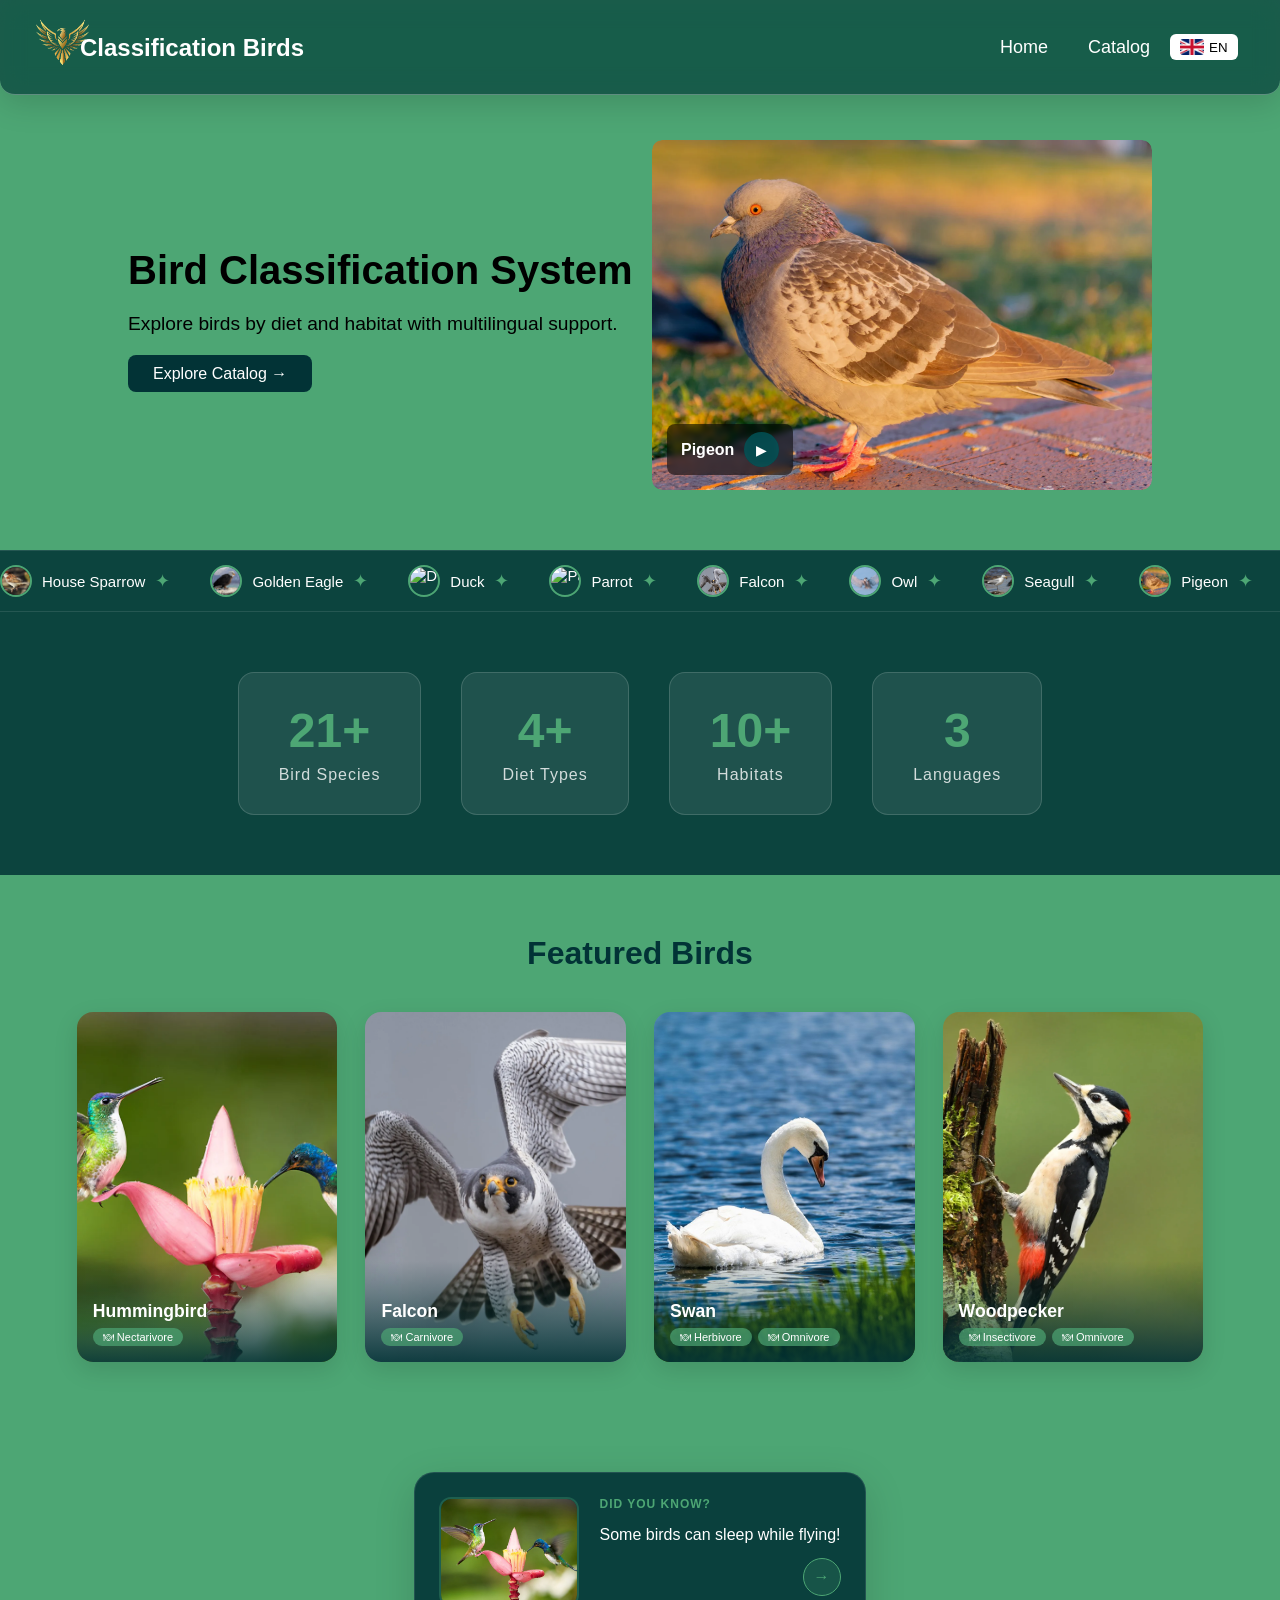
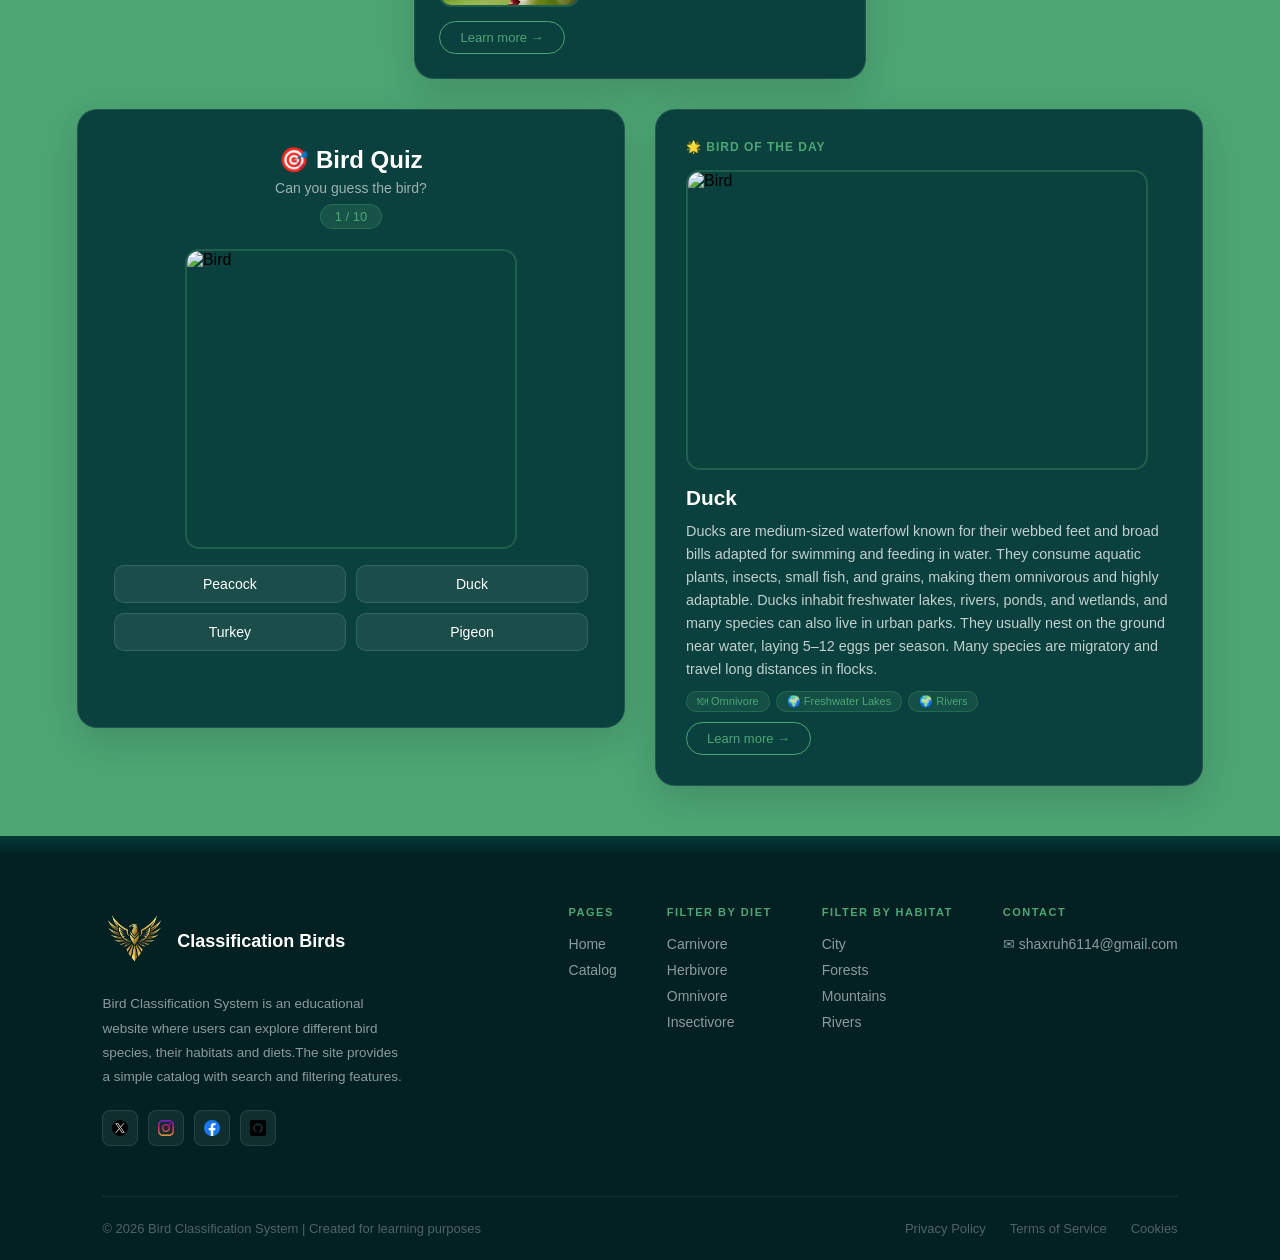
==== commit 2607a6cb: "Update site" ====
--- a/index.html
+++ b/index.html
@@ -461,9 +461,41 @@
 				prepareQuiz()
 				loadQuiz()
 			}
-			setTimeout(() => {
-				document.getElementById('loading-screen').classList.add('hidden')
-			}, 1500)
+
+			const heroIds = [8, 2, 10, 4, 5]
+			const featuredIds = [21, 5, 10, 9]
+
+			const criticalSrcs = [
+				...heroIds.map(id => birds.find(b => b.id === id)?.images[0]),
+				...featuredIds.map(id => birds.find(b => b.id === id)?.images[0])
+			].filter(Boolean)
+
+			const unique = [...new Set(criticalSrcs)]
+			const bar = document.querySelector('.loading-bar')
+			const loader = document.getElementById('loading-screen')
+
+			let loaded = 0
+			const total = unique.length
+
+			function onResource() {
+				loaded++
+				const percent = Math.round((loaded / total) * 100)
+				if (bar) bar.style.width = percent + '%'
+				if (loaded >= total) {
+					setTimeout(() => loader.classList.add('hidden'), 300)
+				}
+			}
+
+			if (total === 0) {
+				loader.classList.add('hidden')
+				return
+			}
+
+			unique.forEach(src => {
+				const img = new Image()
+				img.onload = img.onerror = onResource
+				img.src = src
+			})
 		})
 	</script>
 
--- a/css/style.css
+++ b/css/style.css
@@ -65,7 +65,7 @@
     width: 0%;
     background: #4DA674;
     border-radius: 10px;
-    animation: loadBar 1.5s ease forwards;
+    transition: width 0.3s ease; 
 }
 
 @keyframes loadBar {
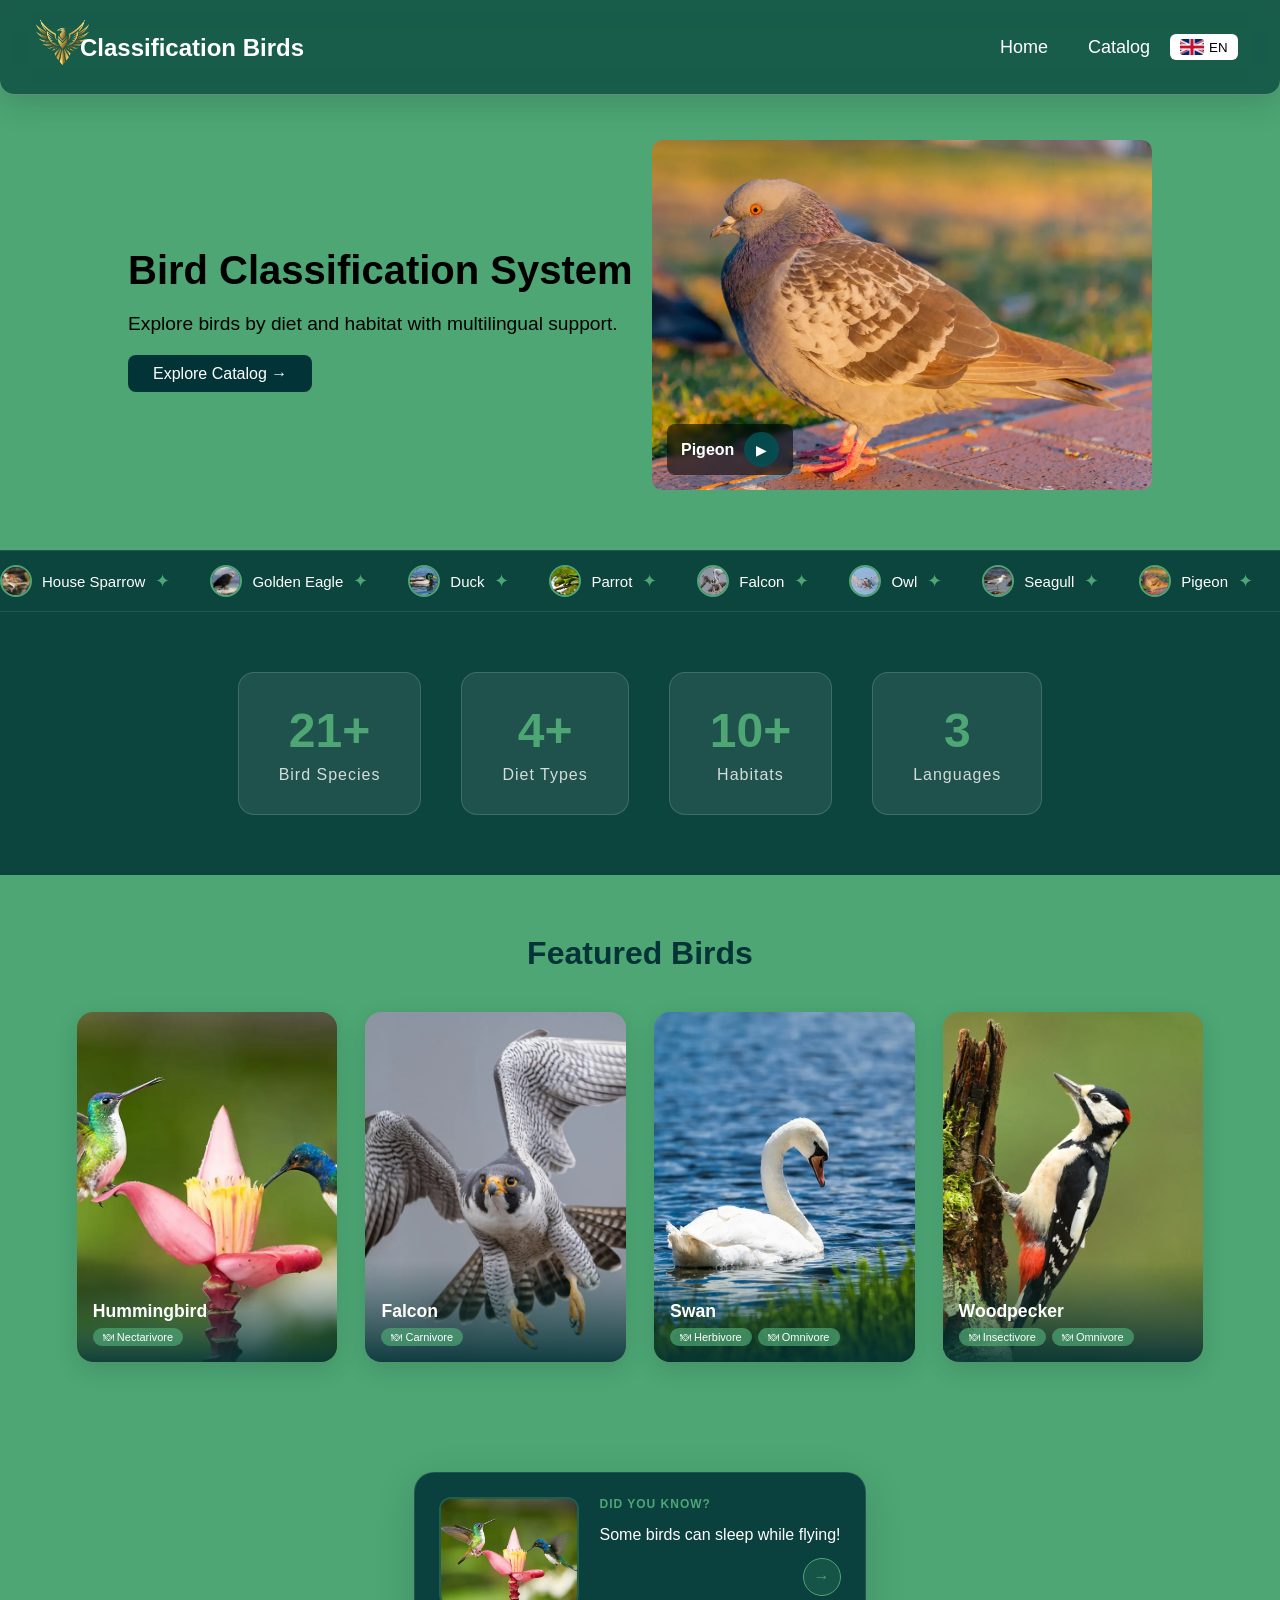
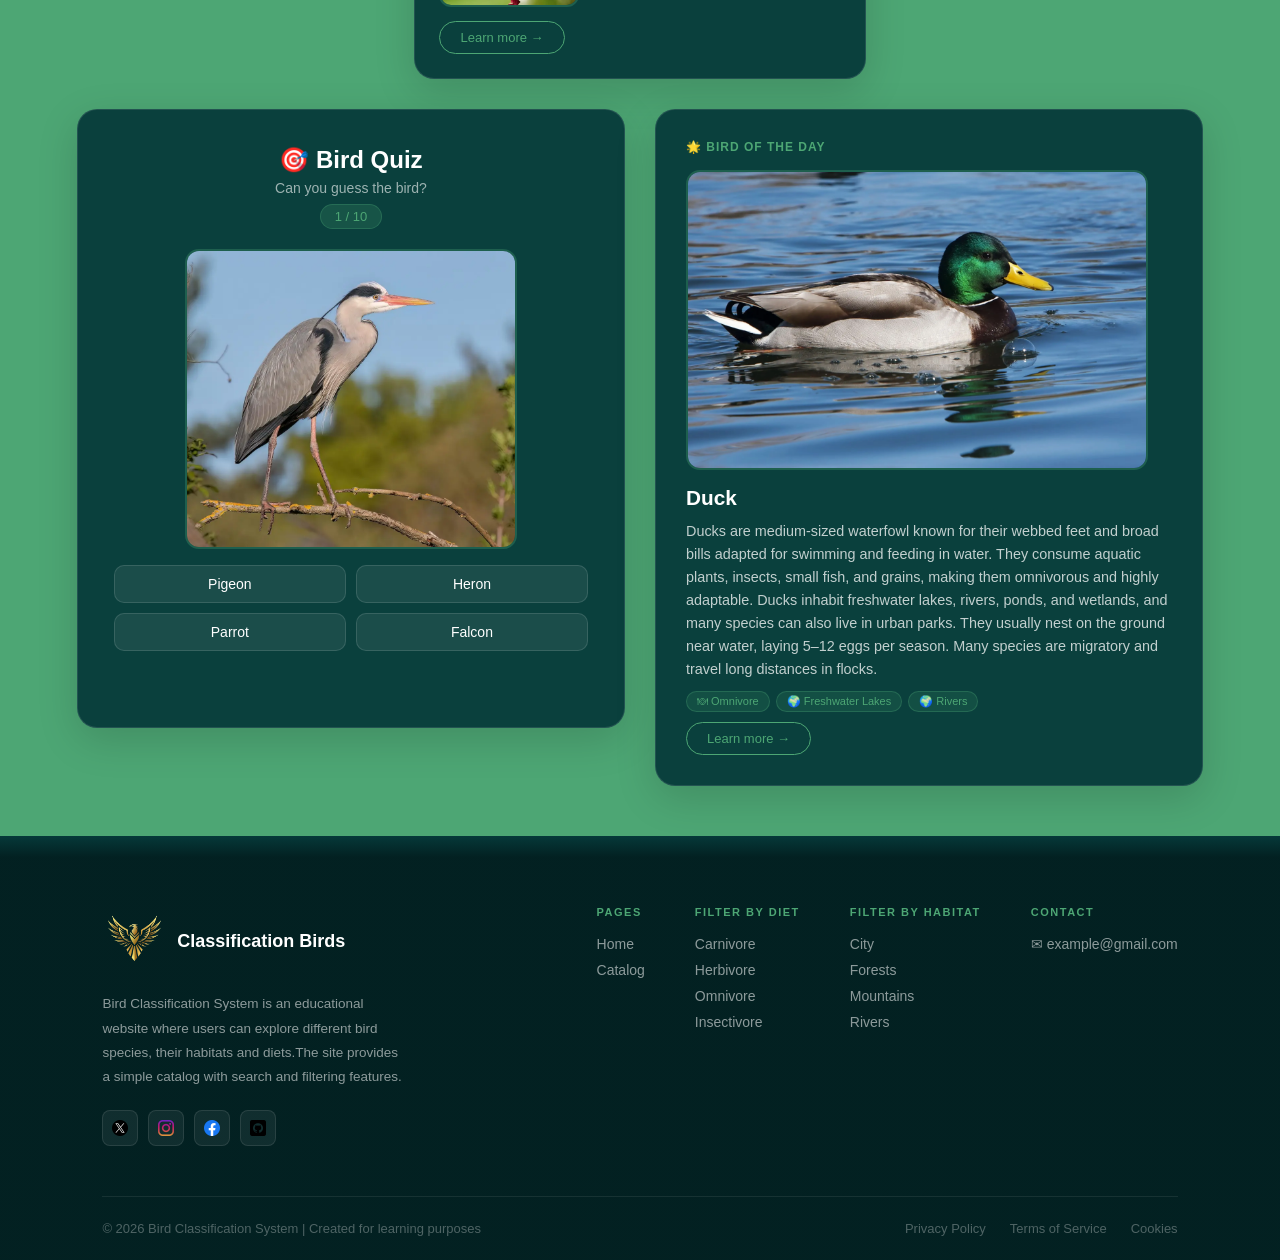
==== commit 9ac15994: "Update site" ====
--- a/index.html
+++ b/index.html
@@ -163,7 +163,7 @@
 				</div>
 				<div>
 					<h3 data-i18n="footer_contact">Contact</h3>
-					<a href="mailto:shaxruh6114@gmail.com">✉ shaxruh6114@gmail.com</a>
+					<a href="mailto:shaxruh6114@gmail.com">✉ example@gmail.com</a>
 				</div>
 			</div>
 		</div>
